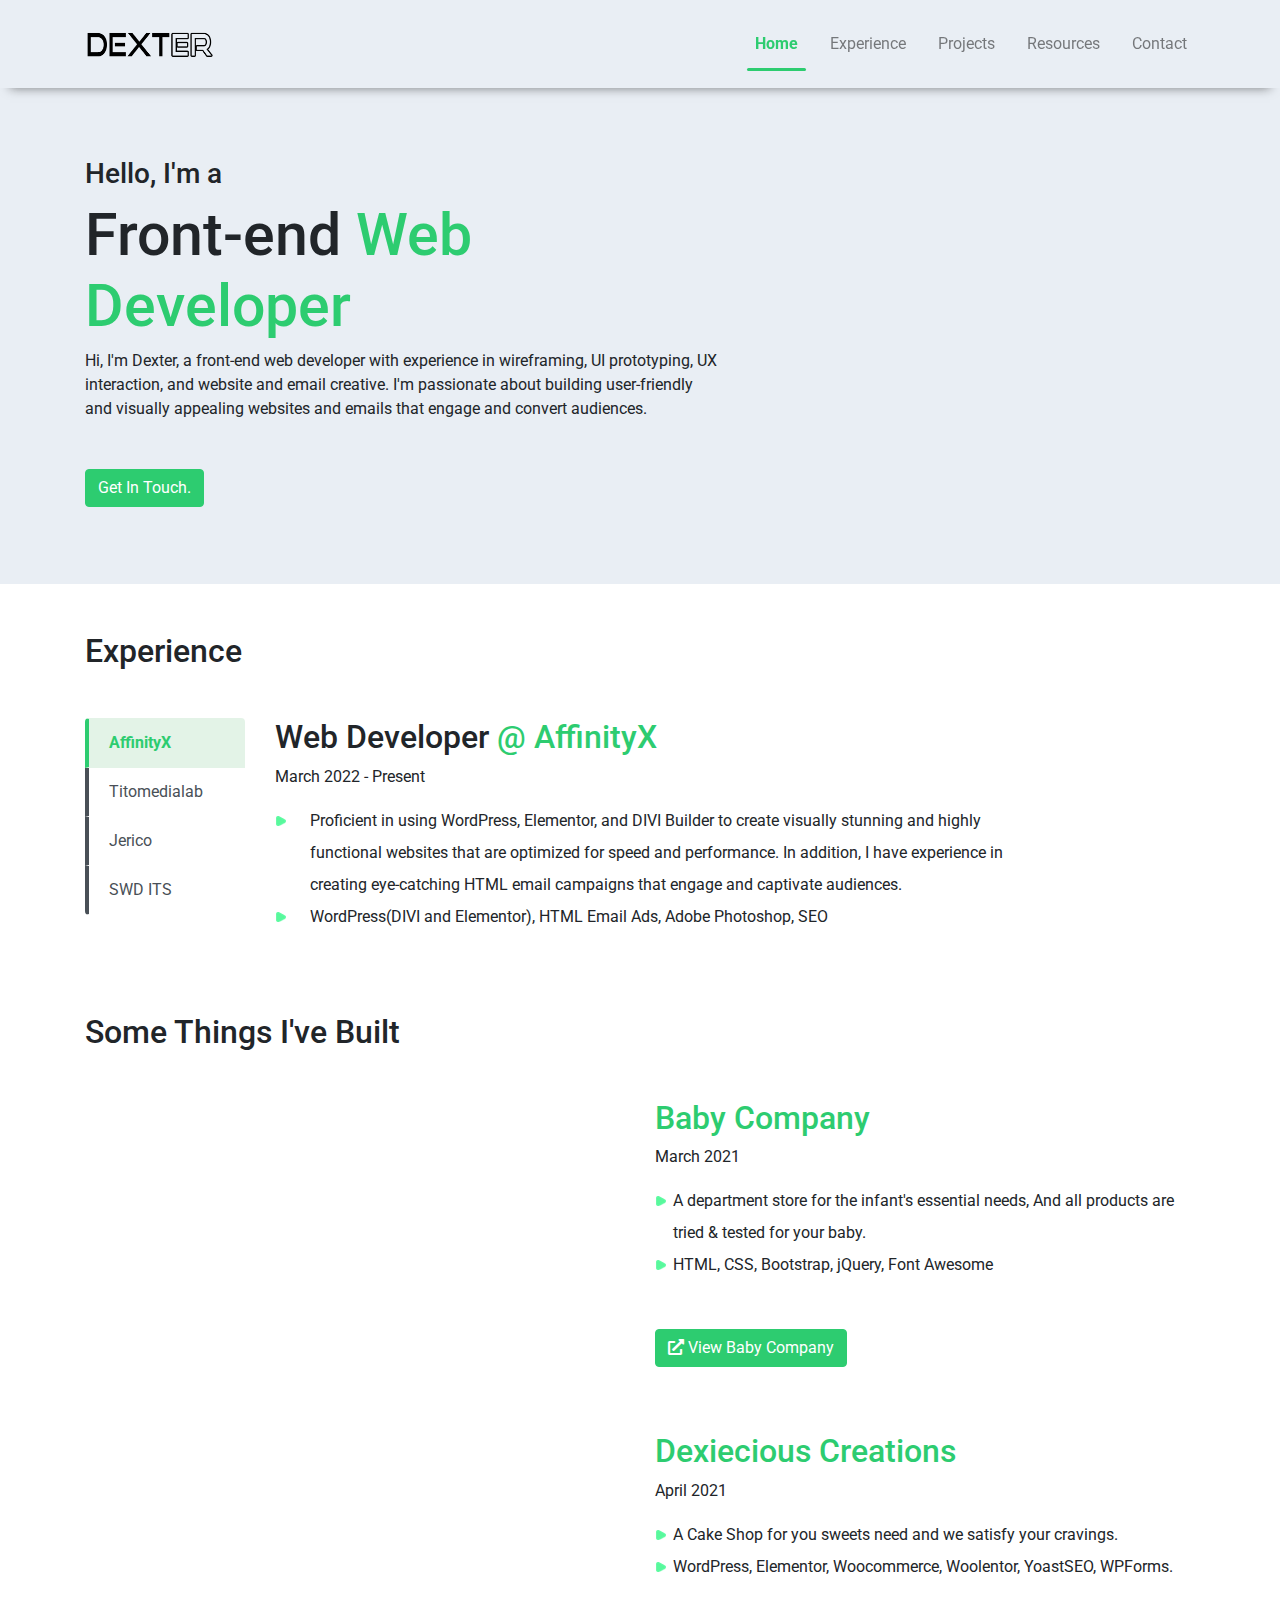
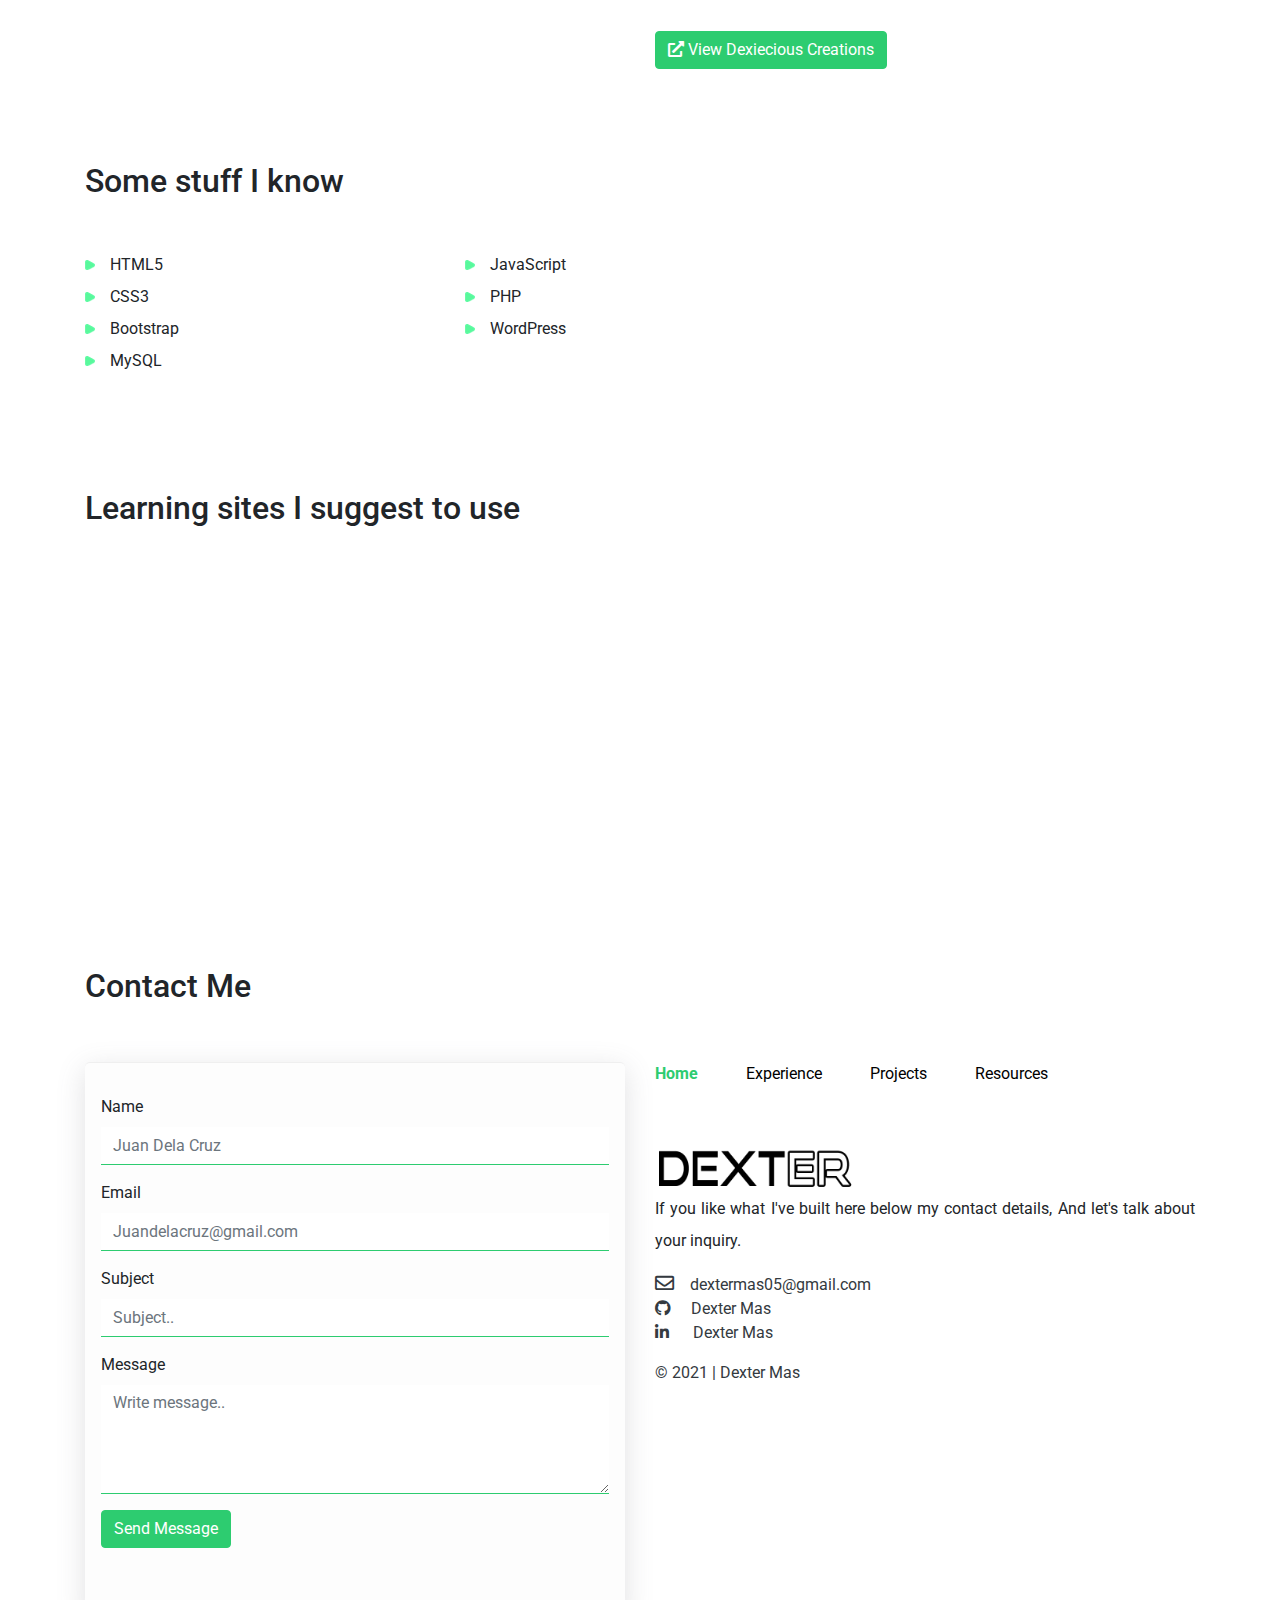
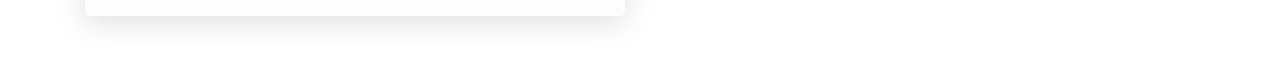
==== index.html @ 0f50939f "Update hero paragraph" ====
<!DOCTYPE html>
<html lang="en">
<head>
	<meta charset="UTF-8">
	<meta name="description" content="Make a Portfolio">
	<meta name="keywords" content="HTML, CSS">
	<meta name="author" content="Dexter Mas">
	<meta name="viewport" content="width=device-width, initial-scale=1">

	<title>Dexter Mas | Portfolio</title>

    <!-- fontawesome cdn link -->
	<link rel="stylesheet" href="https://cdnjs.cloudflare.com/ajax/libs/font-awesome/5.15.2/css/all.min.css">
    
    <!-- bootstrap link -->
	<link rel="stylesheet" href="assets/css/bootstrap.min.css">
   
    
    <!-- custom css link -->
	<link rel="stylesheet" href="assets/css/style.css">

    <link rel="stylesheet" href="assets/css/aos.css">


	<link rel="icon" href="assets/img/ico.png">
</head>
<body>
<!-- header section start -->


<header class="navbar-bg-color">
    <div id="top"></div>
        <nav class="navbar navbar-expand-lg navbar-light fixed-top">
            <div class="container">
                <a href="index.html" class="logo ">
                    <img src="assets/img/logo.png" alt="Logo">
                </a>
                <button class="navbar-toggler" type="button" data-toggle="collapse" data-target="#navbarSupportedContent" aria-controls="navbarSupportedContent" aria-expanded="false" aria-label="Toggle navigation">
                  <span class="fas fa-bars" id="menu"></span>
                </button>
              
                <div class="collapse navbar-collapse" id="navbarSupportedContent">
                  <ul class="navbar-nav ml-auto text-right">
                    <li class="nav-item nav-link-color ">
                      <a class="nav-link " id="active" href="index.html">Home</a>
                    </li>
                    <li class="nav-item">
                      <a class="nav-link" href="#experience">Experience</a>
                    </li>
                    <li class="nav-item">
                      <a class="nav-link" href="#projects">Projects</a>
                    </li>
                    <li class="nav-item">
                      <a class="nav-link" href="#resources">Resources</a>
                    </li>
                    <li class="nav-item">
                      <a class="nav-link" href="#contact">Contact</a>
                    </li>
<!--                      <li class="nav-item">
                      <a class="nav-link" href="resume.html">Resume</a>
                    </li> -->
                  </ul>
                 
                </div>
            </div>
        </nav>
</header>
<!-- header section end -->

<!-- home section start -->

<section class="home">
		<div class="container">
            <div class="row">
                <div class="col-md-7 d-flex flex-column justify-content-center mb-3">
                    <div class="content">
                        <h3>Hello, I'm a</h3>

                        <h1>Front-end <span>Web Developer</span></h1>

                        
                        <p class="mb-5">Hi, I'm Dexter, a front-end web developer with experience in wireframing, UI prototyping, UX interaction, and website and email creative. I'm passionate about building user-friendly and visually appealing websites and emails that engage and convert audiences.</p> 
                        

                     
                        <a class="btn btn-outline-primary" href="#contact">Get In Touch.</a>
                    </div>
                </div>
                <div class="col-md-5" data-aos="zoom-in-left">
                    <img class="img-fluid" src="assets/img/workspace3.jpg" alt="">
                </div>
            </div>
        </div>
</section>

<!-- home section end -->



<!-- Experience section start -->

<section class="experience mt-5" id="experience">
    <div class="container">
        <h2 class="mb-5">Experience</h2>

        <div class="row">
            <div class="col-md-2">
                
              <div class="list-group" id="list-tab" role="tablist">
                <a class="list-group-item list-group-item-action active" id="list-ax-list" data-toggle="list" href="#list-ax" role="tab" aria-controls="ax">AffinityX</a>
                <a class="list-group-item list-group-item-action " id="list-tito-list" data-toggle="list" href="#list-tito" role="tab" aria-controls="tito">Titomedialab</a>
                <a class="list-group-item list-group-item-action " id="list-jerico-list" data-toggle="list" href="#list-jerico" role="tab" aria-controls="jerico">Jerico</a>
                <a class="list-group-item list-group-item-action" id="list-swd-list" data-toggle="list" href="#list-swd" role="tab" aria-controls="swd">SWD ITS</a>
                
              </div>
            </div>
            <div class="col-md-8">
              <div class="tab-content" id="nav-tabContent">
                <div class="tab-pane fade show active" id="list-ax" role="tabpanel" aria-labelledby="list-ax-list">
                    <h2>Web Developer <span class="exp-company">@ AffinityX</span></h2>

                    <p class="date">March 2022 - Present</p>

                    <ul>
                        <li>
                             Proficient in using WordPress, Elementor, and DIVI Builder to create visually stunning and highly functional websites that are optimized for speed and performance. In addition, I have experience in creating eye-catching HTML email campaigns that engage and captivate audiences.
                        </li>
                        <li>
                            WordPress(DIVI and Elementor), HTML Email Ads, Adobe Photoshop, SEO
                        </li>
                        
                    </ul>
                </div>

                <div class="tab-pane fade " id="list-tito" role="tabpanel" aria-labelledby="list-tito-list">

                    <h2>Wordpress Developer <span class="exp-company">@ Titomedialab</span></h2>

                    <p class="date">March 2023 - April 2023</p>

                    <ul>
                        <li>
                            I am a creative and experienced web designer with a proven ability to create visually appealing and user-friendly websites. I am proficient in WordPress (Divi and Elementor) and Adobe Photoshop, and I am knowledgeable of SEO best practices.
                        </li>
                        
                    </ul>
                </div>

                <div class="tab-pane fade " id="list-jerico" role="tabpanel" aria-labelledby="list-jerico-list">

                    <h2>Virtual Assistant (Freelance) <span class="exp-company">@ Jerico</span></h2>

                    <p class="date">July 2021 - December 2022</p>

                    <ul>
                        <li>
                            We utilized Canva to create various graphic designs, ensured compliance with SOX regulations, conducted research on various topics as needed, and produced training videos for onboarding purposes.
                        </li>
                        
                    </ul>
                </div>

                <div class="tab-pane fade show" id="list-swd" role="tabpanel" aria-labelledby="list-swd-list">
                    <h2>Intern WordPress Developer <span class="exp-company">@ SWD Information Technology</span></h2>

                    <p class="date">September 2019 - November 2019</p>

                    <ul>
                        <li>
                            Develop a WordPress site setup, improved and maintained the webpage to implement the satisfaction of our client.
                        </li>
                        <li>
                            CSS, WPBakery, Contact Form 7
                        </li>
                        
                    </ul>
                </div>
                
              </div>
            </div>
          </div>
    </div>

</section>


<!-- Experience section end -->


<!-- project section start -->

<section class="project" id="projects">
    <div class="container">
        <h2 class="mb-5">Some Things I've Built</h2>

        <div class="row mb-5">
            <div class="col-md-6" data-aos="zoom-in-right">
                <a href="projects/baby-corp/" rel="noopener noreferrer" target="_blank">
                    <img class="img-fluid" src="assets/img/projects/baby-corp.jpg" alt="Baby Corporation">
                </a>               
              </div>
              <div class="col-md-6">
                <h2>Baby Company</h2>
                <p class="date">March 2021</p>
                <ul class="mb-5">
                    <li>
                        A department store for the infant's essential needs, And all products are tried & tested for your baby.
                    </li>
                    <li>
                        HTML, CSS, Bootstrap, jQuery, Font Awesome
                    </li>
                    
                </ul>
                <a class="direct-link btn btn-outline-primary" href="projects/baby-corp/"><i class="fas fa-external-link-alt"></i>&nbsp;View Baby Company</a>
            </div>
        </div>

        <div class="row">
            <div class="col-md-6" data-aos="zoom-in-right">
                <a href="http://dexieciouscreations.ml" rel="noopener noreferrer" target="_blank">
                    <img class="img-fluid" src="assets/img/projects/dexieciouscreations.jpg" alt="Dexiecious Creations">
                </a>               
              </div>
              <div class="col-md-6">
                <h2>Dexiecious Creations</h2>
                <p class="date">April 2021</p>
                <ul class="mb-5">
                    <li>
                        A Cake Shop for you sweets need and we satisfy your cravings.
                    </li>
                    <li>
                        WordPress, Elementor, Woocommerce, Woolentor, YoastSEO, WPForms.
                    </li>
                    
                </ul>
                <a class="direct-link btn btn-outline-primary" href="http://dexieciouscreations.ml"><i class="fas fa-external-link-alt"></i>&nbsp;View Dexiecious Creations</a>
            </div>
        </div>
            
    </div>
	
</section>


<!-- project section end -->

<!-- about section start -->


<section class="about " id="">
    <div class="container">
        <div class="row">
            <div class="col-md-8">
                <h2 class="mb-5">Some stuff I know</h2>
                <div class="content ">
                        
                    
                    <div class="row">
                        <div class="col-md-6 col-sm-6"  >
                            <ul class=".l-height-2">
                                <li><span>&nbsp; HTML5</span></li>
                                <li><span>&nbsp; CSS3</span></li>
                                <li><span>&nbsp; Bootstrap</span></li>
                                <li><span>&nbsp; MySQL</span></li>
                            </ul>
                        </div>
                        
                        <div class="col-md-6 col-sm-6">
                            <ul>
                                <li><span>&nbsp; JavaScript</span></li>
                                <li><span>&nbsp; PHP</span></li>
                                <li><span>&nbsp; WordPress</span></li>
                            </ul>
                        </div>
                    </div>
                </div>
            </div>
            <div class="col-md-4" data-aos="fade-left">
                <img  class="img-fluid" src="assets/img/dexter-img.jpg" alt="">
            </div>
        </div>
    </div>

</section>


<!-- <section class="about " id="about">
    <div class="container">
        <div class="row">
            <div class="col-md-8">
                <h2 class="mb-5">About Me</h2>
                <div class="content ">
                    <div class="text-justify ">
                        <p>
                            I describe myself as passionate about developing a website, In my internship, I gain the opportunity to get hands-on exposure to real-life projects, and I enjoy it. In my free time, I watch some webinars on youtube to learn something new stuff and grow as a developer.
                        </p>
                    </div>
                    <br>
                        <p>Some stuff I know:</p>
                    
                    <div class="row">
                        <div class="col-md-6 col-sm-6"  >
                            <ul class=".l-height-2">
                                <li><span>&nbsp; HTML5</span></li>
                                <li><span>&nbsp; CSS3</span></li>
                                <li><span>&nbsp; Bootstrap</span></li>
                                <li><span>&nbsp; MySQL</span></li>
                            </ul>
                        </div>
                        
                        <div class="col-md-6 col-sm-6">
                            <ul>
                                <li><span>&nbsp; JavaScript</span></li>
                                <li><span>&nbsp; PHP</span></li>
                                <li><span>&nbsp; WordPress</span></li>
                            </ul>
                        </div>
                    </div>
                </div>
            </div>
            <div class="col-md-4" data-aos="fade-left">
                <img  class="img-fluid" src="assets/img/dexter-img.png" alt="">
            </div>
        </div>
    </div>

</section> -->


<!-- about section end -->



<!-- resources section start -->

<section class="resources" id="resources">
	<div class="container">
        <h2>Learning sites I suggest to use</h2>
		<div class="resources-logo d-flex align-items-center justify-content-center flex-wrap">
			<a href="https://freecodecamp.org/">
                <div class="logo " data-aos="fade-up" data-aos-duration="3000">
				    <img src="assets/img/resources-logo/free.png" alt="Free">
			    </div>
            </a>


            <a href="https://www.hackerrank.com/">            
			<div class="logo " data-aos="fade-up" data-aos-duration="3000">
				<img src="assets/img/resources-logo/hacker.png" alt="Hacker">
			</div>
            </a>

            <a href="https://udemy.com/">            
			<div class="logo " data-aos="fade-up"
     data-aos-duration="3000">
				<img src="assets/img/resources-logo/udemy.png" alt="Udemy Logo">
			</div>
            </a>

			<a href="https://developer.mozilla.org/en-US/">            
			<div class="logo " data-aos="fade-up"
     data-aos-duration="3000">
				<img src="assets/img/resources-logo/mdn.png" alt="MDN Logo">
			</div>
            </a>

			<a href="https://w3schools.com/">            
			<div class="logo " data-aos="fade-up"
     data-aos-duration="3000">
				<img src="assets/img/resources-logo/w3schools.png" alt="w3schools Logo">
			</div>
            </a>

            
            	<a href="https://lynda.com/">            
			<div class="logo " data-aos="fade-up"
     data-aos-duration="3000">
				<img src="assets/img/resources-logo/lynda.png" alt="Lynda Logo">
			</div>
            </a>
			
              	<a href="https://edabit.com/">            
			<div class="logo " data-aos="fade-up"
     data-aos-duration="3000">
				<img src="assets/img/resources-logo/edabit.jpg" alt="Edabit Logo">
			</div>
            </a>
			

			
		</div>
    </div>
</section>

<!-- resources section end -->

<!-- contact section start -->

<section class="contact" id="contact">
    <div class="container">
        <h2 class="mb-5">Contact Me</h2>

        <div class="row">
            <div class="col-md-6 mt-2 mb-5">

                <form action="https://formspree.io/f/mgerwydk" method="POST" id="my-form">
                    <div class="form-row">
                      <div class="col-md-12 mb-3">
                        <label for="validationDefault01">Name</label>
                        <input type="text" name="name" class="form-control" id="validationDefault01"  required placeholder="Juan Dela Cruz">
                      </div>

                      <div class="col-md-12 mb-3">
                        <label for="validationDefault02">Email</label>
                        <input type="email" name="_replyto" class="form-control" id="validationDefault02"  required placeholder="Juandelacruz@gmail.com">
                      </div>
                      
                      <div class="col-md-12 mb-3">
                        <label for="validationDefault0">Subject</label>
                        <input type="text" name="subject" class="form-control" id="validationDefault0"  required placeholder="Subject..">
                      </div>

                      <div class="col-md-12 mb-3">
                        <label for="validationDefault0">Message</label>
                        <textarea name="message" class="form-control" id=""  rows="4" placeholder="Write message.."></textarea>
                      </div>
                    </div>
                    <button class="btn btn-outline-primary" type="submit" value="send">Send Message</button>
                    <div id="my-form-status" class="col-md-9 mt-3"></div>
                    
                  </form>
                  
            </div>
            <div class="col-md-6">

                <ul class="nav asa ">
                    <li class="nav-item " >
                      <a class="nav-link  " id="active" href="#top">Home</a>
                    </li>
                    <li class="nav-item">
                      <a class="nav-link " href="#experience">Experience</a>
                    </li>
                    <li class="nav-item">
                      <a class="nav-link " href="#projects">Projects</a>
                    </li>
                    <li class="nav-item">
                      <a class="nav-link " href="#resources">Resources</a>
                    </li>
                   
                  </ul>
                <div class="content d-flex justify-content-between flex-column ">
                    <a href="index.html" class="logo ">
                        <img src="assets/img/logo.png" alt="Logo">
                    </a>
                    <p class="text-justify">If you like what I've built here below my contact details, And let's talk about your inquiry.</p>

                <!-- <p><i class="icon-spacing fas fa-phone-alt"></i>Call directy at: 091234567890</p> -->


                <a class="text-dark" href="mailto:dextermas05@gmail.com">
                    <i class="icon-spacing far fa-envelope "></i>dextermas05@gmail.com</a>
                <a class="text-dark" href="https://github.com/dextermas" target="_blank">
                    <i class="icon-spacing fab fa-github"></i>&nbsp;Dexter Mas</a>
                <a class="text-dark" href="https://linkedin.com/in/dexter-mas" target="_blank">
                    <i class="icon-spacing fab fa-linkedin-in"></i>&nbsp; Dexter Mas</a>
                <div class="content mt-3">
                    <a class="text-dark" href="index.html" title="Dexter">&copy; 2021 | Dexter Mas</a>
                </div>
                
                </div>
                

            </div>
        </div>
    </div>
	
</section>

<!-- <a href="#top" class="back-to-top"><i class="fas fa-arrow-up"></i></a> -->


<!-- contact section end -->


    <!-- jquery cdn link -->

    <script src="https://code.jquery.com/jquery-3.5.1.slim.min.js" integrity="sha384-DfXdz2htPH0lsSSs5nCTpuj/zy4C+OGpamoFVy38MVBnE+IbbVYUew+OrCXaRkfj" crossorigin="anonymous"></script>
    

    <!-- bootstrap cdn link  -->
  
   
    <script src="assets/js/bootstrap.min.js"></script>


    <!-- custom js  -->

    <script src="assets/js/aos.js"></script>
	<script src="assets/js/main.js"></script>

    <!-- Messenger Chat Plugin Code -->
    <div id="fb-root"></div>
      <script>
        window.fbAsyncInit = function() {
          FB.init({
            xfbml            : true,
            version          : 'v10.0'
          });
        };

        (function(d, s, id) {
          var js, fjs = d.getElementsByTagName(s)[0];
          if (d.getElementById(id)) return;
          js = d.createElement(s); js.id = id;
          js.src = 'https://connect.facebook.net/en_US/sdk/xfbml.customerchat.js';
          fjs.parentNode.insertBefore(js, fjs);
        }(document, 'script', 'facebook-jssdk'));
      </script>

      
<!-- Your Chat Plugin code -->
      <div class="fb-customerchat"
        attribution="page_inbox"
        page_id="100374158874629">
      </div>

	
</body>
</html>
---- assets/css/style.css ----
@import url('https://fonts.googleapis.com/css2?family=Open+Sans:ital,wght@0,300;0,600;1,400&display=swap');
@import url('https://fonts.googleapis.com/css2?family=Roboto:wght@100;300;400;500;700&display=swap');

:root{
    --blue:#4ea1e6;
    --primary: #2dcc70;
    --grey: #6b6b6b;
    --background-color: #e9eef4;

}
*::selection{
    background: var(--blue);    
    color: #000;
}
*{
    margin: 0; 
    padding: 0;
    box-sizing: border-box;
    font-family: 'Roboto', sans-serif;
    outline: none;
    text-decoration: none;
    transition: all .2s linear;

}
html, body{
    margin: 0;
    padding: 0;
    width: 100%;
    overflow-x: hidden;
    scroll-behavior: smooth;
}

section#about, section.project, section.resources {
    padding: 4rem 0;
}

.navbar-bg-color{
    background: var(--background-color);
    padding: 1rem 0;

}
.navbar-nav {
    gap: 1rem;
}
.navbar {
    padding: 1.5rem 1rem;
}

#active{
    color: var(--primary);
    font-weight: bold;
}
nav .container ul li.active, nav-link-color {
background-color: #3b49df;
border-radius:30px;
transition: 0.3s;
}
nav .container ul li.active a {
color: #ffffff;
}

/*.navbar-light .navbar-nav .nav-link:focus, .navbar-light .navbar-nav .nav-link:hover {
    color:var(--primary);
}*/

/*new added nav bottom effect*/
header .nav-item {
    position: relative;
}
header .nav-item:hover .nav-link:after,header .nav-item #active:after {
    transform: scaleX(1);
    transform-origin: left center;
}
header .nav-link:after,header #active:after {
    content: ' ';
    position: absolute;
    background: linear-gradient(to right, #60ffec, #ffa560) fixed !important;
    top: 100%;
    margin-top: 4px;
    border-radius: 3px;
    left: 0%;
    width: 100%;
    height: 3px;
    transform: scaleX(0);
    transition: transform 0.2s;
    transform-origin: right center;
    box-sizing: border-box;
    display: block;
}
header .nav-link:after,header #active:after {
    background: var(--primary) !important;
}

header .logo img {
    height: 2.1rem;
}

.header #menu{
    display: none;
}
header .navbar-light .navbar-toggler {
    border-color: rgba(0, 0, 0, 0);
}
.navbar-toggler {
    padding: 0;
}
.fixed-top{
    background-color: #e9eef4;
    box-shadow: 0px 10px 10px -10px #11111185;
}
header.navbar-bg-color {
    padding-bottom: 5rem;
}


.home {
    background-color: var(--background-color);
    overflow: hidden;
    padding-block: 3rem;
}

.home div.content h1{
    font-size: 3.7rem;
}

.home .content span{
    color: var(--primary);
    
}


.btn-outline-primary {
    background-color: var(--primary);
    border-color: var(--primary);
    color: #ffffff;
    
}

.btn-outline-primary:hover {
    background-color: #44d17f;
    border-color: #44d17f;
}



#about p{
    line-height: 2;
}

.about .content ul{
    list-style-image: url("../img/list-style-image2.png");
    list-style-position: inside;
    line-height: 2;
    
}

.about img.img-fluid {
    box-shadow: 0 0 0 0.2rem rgb(49 224 127 / 22%);
}

#list-swd-list, #list-ax-list, #list-tito-list, #list-jerico-list{
    border-color: transparent;
    border-left-color: var(--primary);
    border-left: .3rem solid;
}
/*#list-profile-list {
    border-left: .3rem solid #00000080;
}*/
.list-group-item.active {
    color: var(--primary);
    background-color: #0096201c;
    border-color: transparent;
}

.list-group-item.list-group-item.active {
    border-color: transparent;
    border-left-color: var(--primary) !important;
    font-weight: bold;
}

.list-group-item:hover {
    color: var(--primary);
    background-color: #0096201c;
    border-color: transparent;
}


.experience #list-swd h2{
    font-size: 1.7rem;
}

.experience #list-profile h2{
    font-size: 1.7rem;
}

/*.experience #list-ax .exp-company, .experience #list-swd .exp-company {*/
.exp-company {
    color: var(--primary);
}
.experience #list-profile .exp-company{
    color: var(--primary);
}

.experience .date{
    color: #212529;
}

.experience ul{
    list-style-image: url("../img/list-style-image2.png");
    list-style-position: outside;
    padding-left: 1.1rem;
    line-height: 2;
    
}


.experience ul li{
    position: relative;
    padding-left: 1.1rem;
    
}


#projects img.img-fluid {
    box-shadow: 0 0 0 0.2rem rgb(49 224 127 / 22%);
}

#projects .container .row h2{
    color: var(--primary);
}

#projects ul {
    list-style-image: url(../img/list-style-image2.png);
    list-style-position: outside;
    padding-left: 1.1rem;
    line-height: 2;
}

/*.direct-link{
    color: #000;
    font-size: 1rem;  
}

.direct-link:hover{
    color: var(--primary);
}*/



.resources-logo .logo {
    margin: 2.5rem .9rem;
}

.resources-logo .logo img {
    width: 80%;
    filter: grayscale(100);
}

.resources-logo .logo img:hover {
    filter: grayscale(0);
}



i.far.fa-envelope {
    font-size: 1.2rem;
}

.icon-spacing {
    padding-right: 1rem;
}

.contact .logo img {
    width: 200px;
}

.contact form {
    padding: 1rem;
    padding-block: 2rem;
    /* border: 1px solid black; */
    /* box-shadow: 0px 12px 18px -6px rgba(0,0,0,0.3); */
    background: #fdfdfd;
    border-radius: 5px;
    border-top: 1px solid #efefef;
    box-shadow: rgba(100, 100, 111, 0.2) 0px 7px 29px 0px;
}

.contact .form-control {
    border: none;
    border-radius: 0;
    border-bottom: 1px solid var(--primary);
}

.contact .form-control:focus {
    box-shadow: 0 0 0 0.2rem rgb(49 224 127 / 22%);
}

.contact .asa {
    padding-bottom: 3rem;
}

.contact .asa a{
    color: #000;
}
.contact .asa #active{
    color: var(--primary);
    font-weight: bolder;
}

.contact .asa .nav-link:hover {
    color:var(--primary);
}

.contact p {
    line-height: 2;
}


.contact .asa .nav-link {
    padding-left: inherit;
    padding-right: 3rem;
}


#my-form-status{
	text-align:center;
    padding: 10px;
    border-radius: 1rem;
}


#my-form-status.success{
	background-color: rgb(29 230 100 / 30%);
    border-color: #c3e6cb;
	color: #000;
	animation: my-form-status 4s ease forwards;
}

#my-form-status.error{
	background-color: #f8d7da;
    border-color: #f5c6cb;
	color: #000;
	animation: my-form-status 4s ease forwards;
}
@keyframes my-form-status {
	0%{
        opacity: 1;
        pointer-events: all;
    }
	90%{
        opacity: 1;
        pointer-events: all;
    }
	100%{
        opacity: 0;
        pointer-events: none;
    }
	
}


.back-to-top{
    display: flex;
    justify-content: center;
    align-items: center;
    bottom: 15px; 
    right: 15px; 
    position:fixed; 
    /* visibility: hidden;
    opacity: 0; */
    width: 44px;
    height: 44px;
    background: #2dcc7063;;
    color: #2c5f98;
    border-radius: .5rem;
    transition: .3s;
    z-index: 11;
}
.back-to-top:hover{
    text-decoration: none;
}

section#resume div {
    position: relative;
    margin-top: 1.3rem;
    margin-bottom: 2rem;
}

.resume-shadow{
    box-shadow: 0 25px 50px -12px rgba(0,0,0,0.25);
}

/*media query*/
@media (max-width: 991px){

    section#about, section.project, section.resources {
    padding: 2rem 0;
    }


    .navbar-bg-color {
    padding-bottom: 4rem;
    }
}





.finished-projects span.percent-value::before {
    content: '+';
}
.finished-projects span.percent-value::after {
    content: 'K';
}


.dnxte-tstimonial-item-prfle {
    flex-direction: column;
}


.testimonial-section .stm_testimonials_style_15 .owl-controls .owl-nav .owl-next:hover:before, .testimonial-section .stm_testimonials_style_15 .owl-controls .owl-nav .owl-prev:hover:before {
    color: #ffffff;
}
.testimonial-section .dnxte_testimonial_parent_0 .swiper-button-prev:hover, .testimonial-section .dnxte_testimonial_parent_0 .swiper-button-next:hover {
    color: #ffffff !important;
    background-color: #f47957 !important;
    border-color: #f47957 !important;
}

.testimonial-sectio .dnxte-tstimonial-prfle-review img {
    border: 8px solid #ffffff;
    border-radius: 50%;
}


.custom-button-transition {
    transition: all 0.25s ease;
}
.custom-button-transition:hover {
    transform: translateY(-10px);
    box-shadow: rgba(100, 100, 111, 0.2) 0px 7px 29px 0px;
}


.header__sticky{
    position: fixed;
    top: 0;
    left: 0;
    width: 100%;
    z-index: 999;
    transition: background-color 0.3s ease-in-out;
}

not yet inserted
.custom-mobile-header .et_pb_column {
    margin-bottom: 0;
}
.custom-mobile-header .et_pb_column .et_pb_image .et_pb_image_wrap {
    float: left;
}
.et_pb_menu--style-centered .et_pb_menu__wrap {
    -webkit-box-pack: flex-end;
    -ms-flex-pack: flex-end;
    justify-content: flex-end;
}
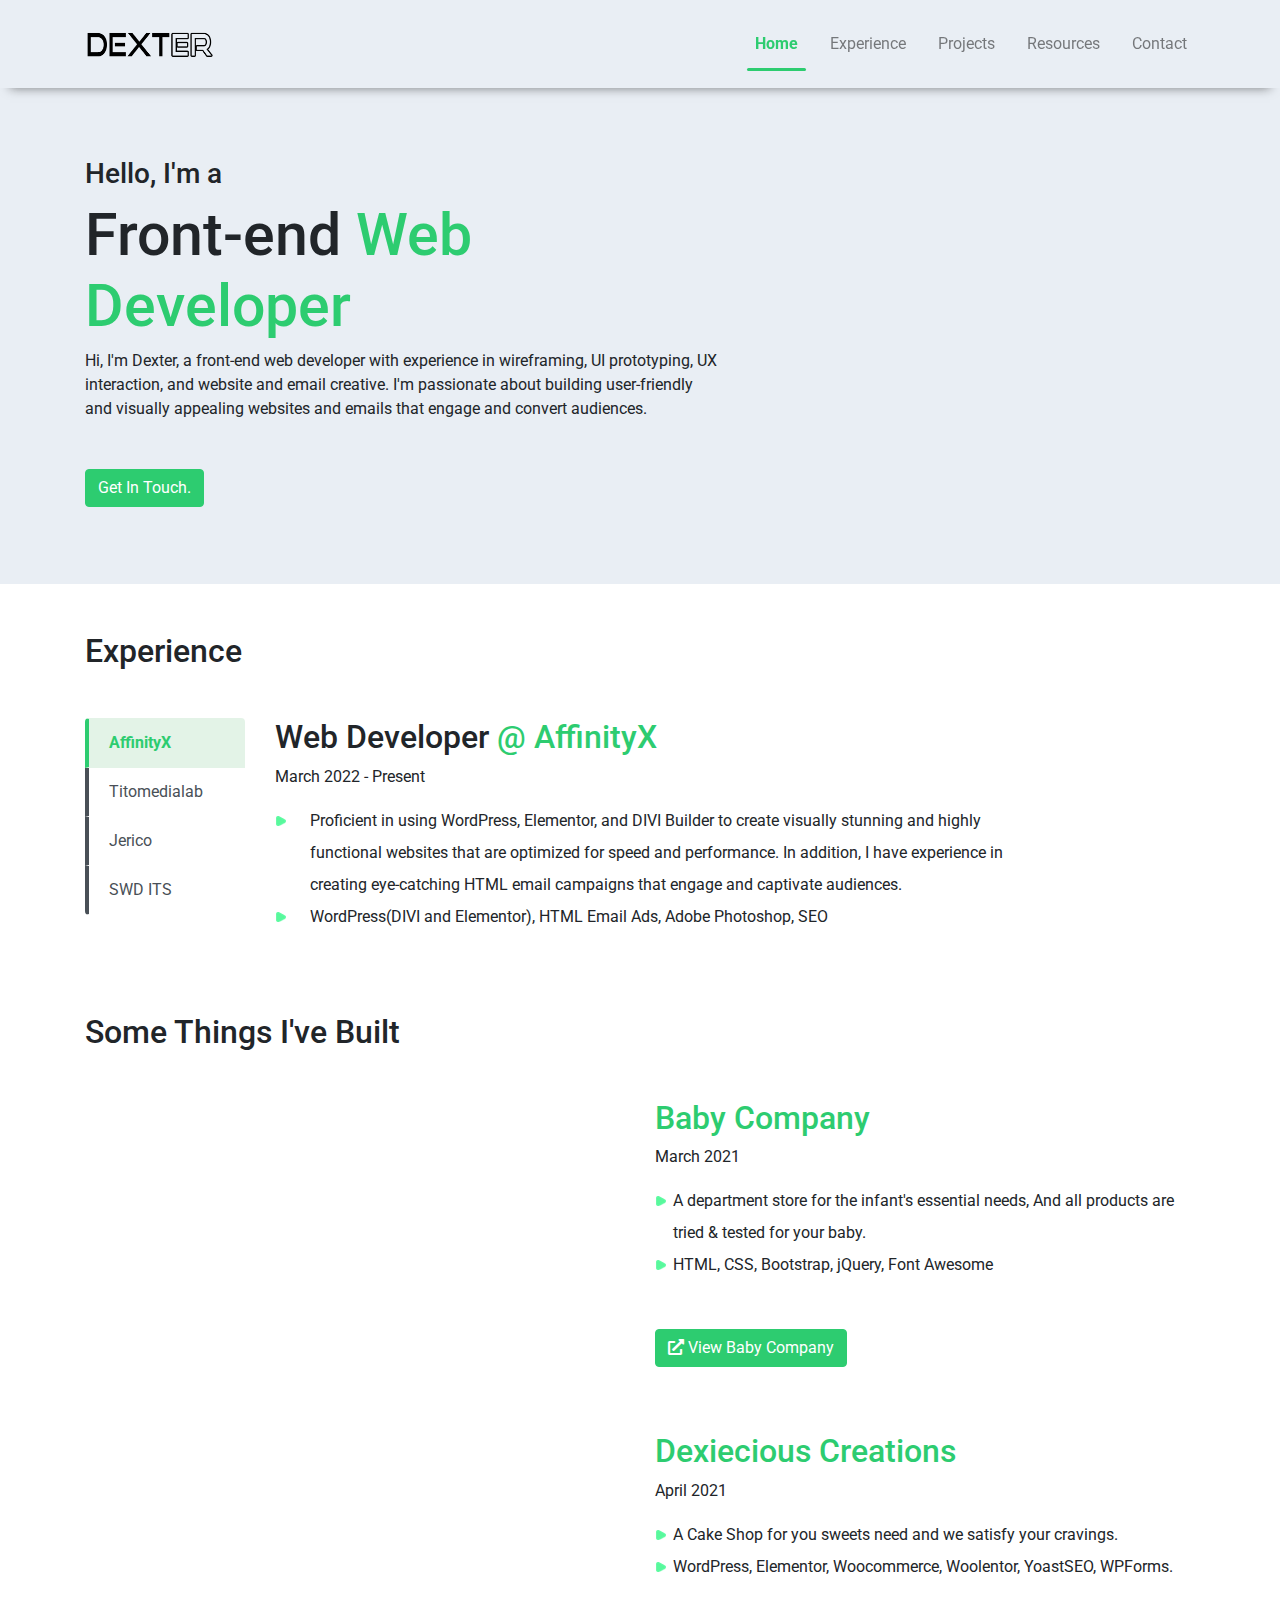
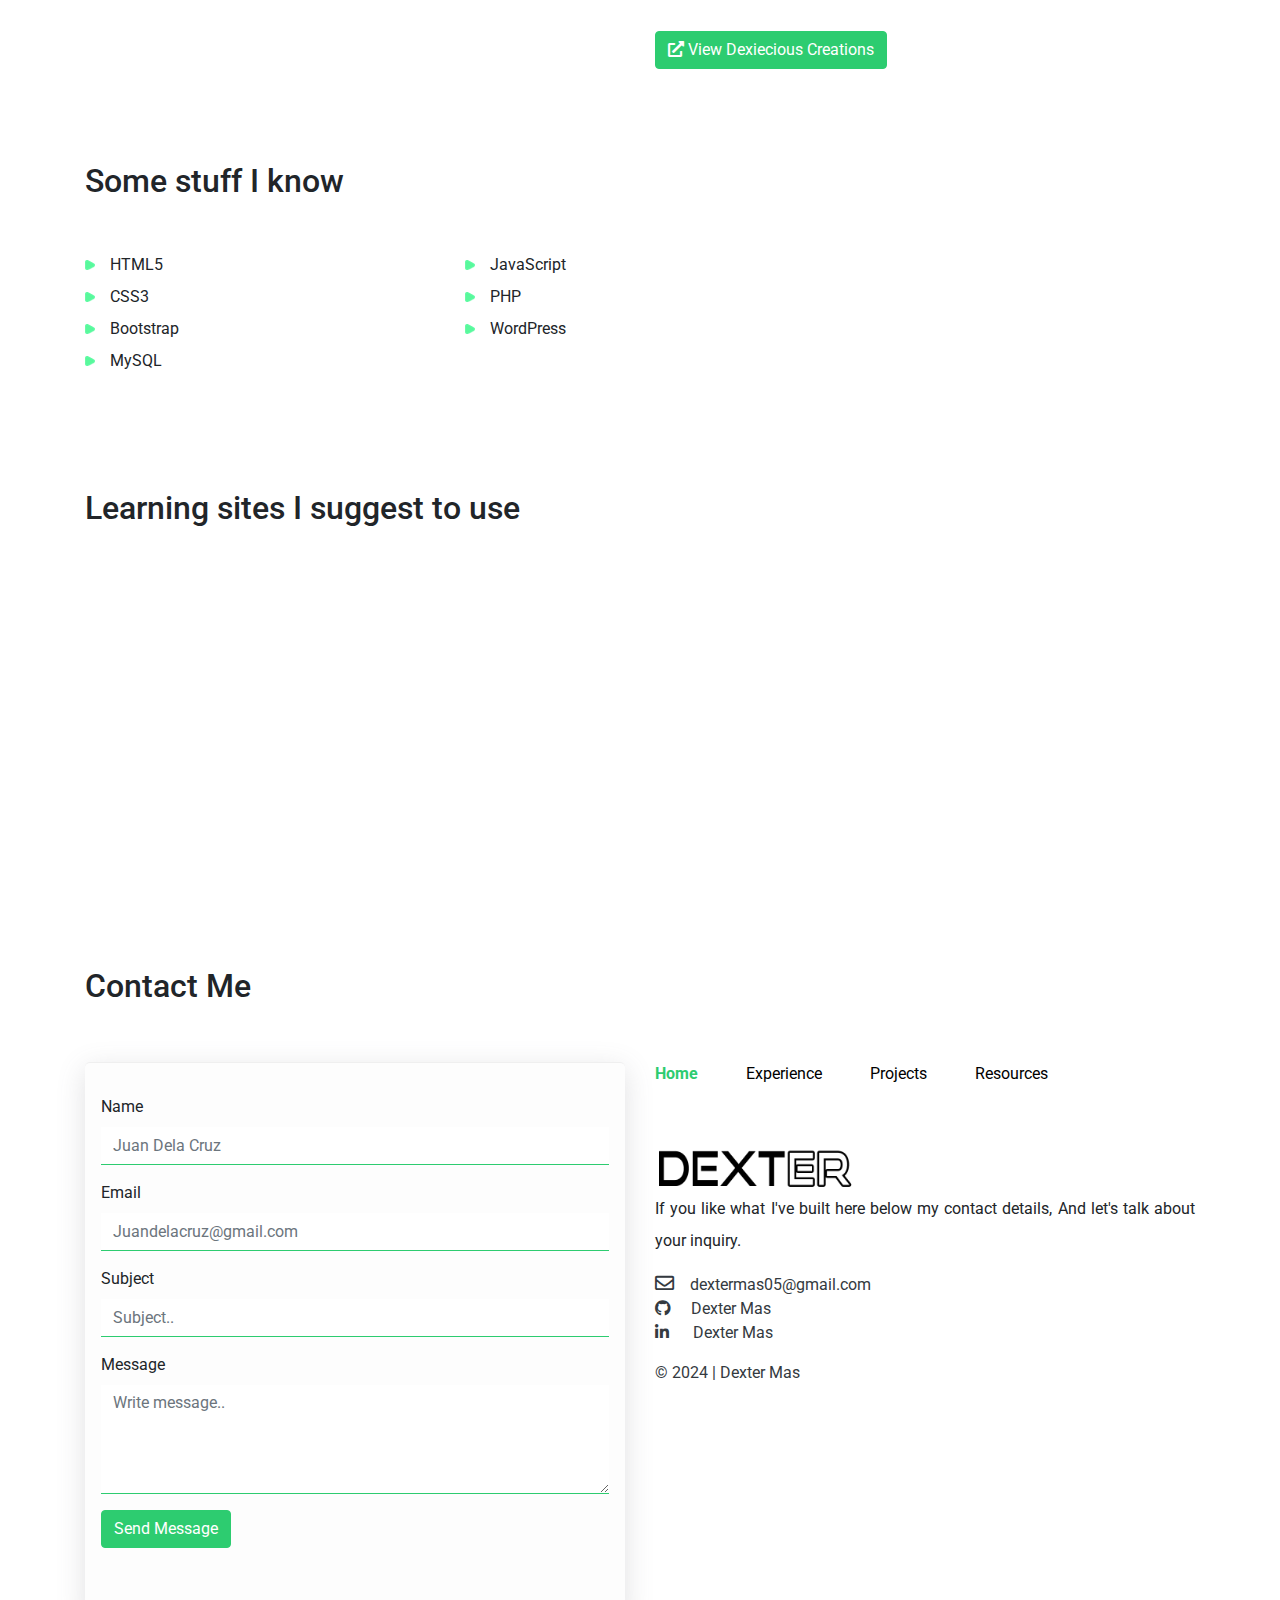
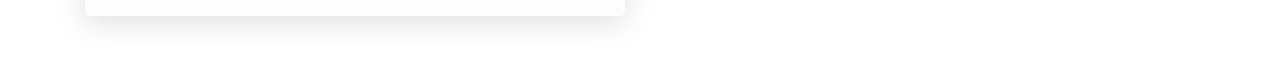
==== commit 6692cf34: "update the year" ====
--- a/index.html
+++ b/index.html
@@ -464,7 +464,7 @@
                 <a class="text-dark" href="https://linkedin.com/in/dexter-mas" target="_blank">
                     <i class="icon-spacing fab fa-linkedin-in"></i>&nbsp; Dexter Mas</a>
                 <div class="content mt-3">
-                    <a class="text-dark" href="index.html" title="Dexter">&copy; 2021 | Dexter Mas</a>
+                    <a class="text-dark" href="index.html" title="Dexter">&copy; 2024 | Dexter Mas</a>
                 </div>
                 
                 </div>
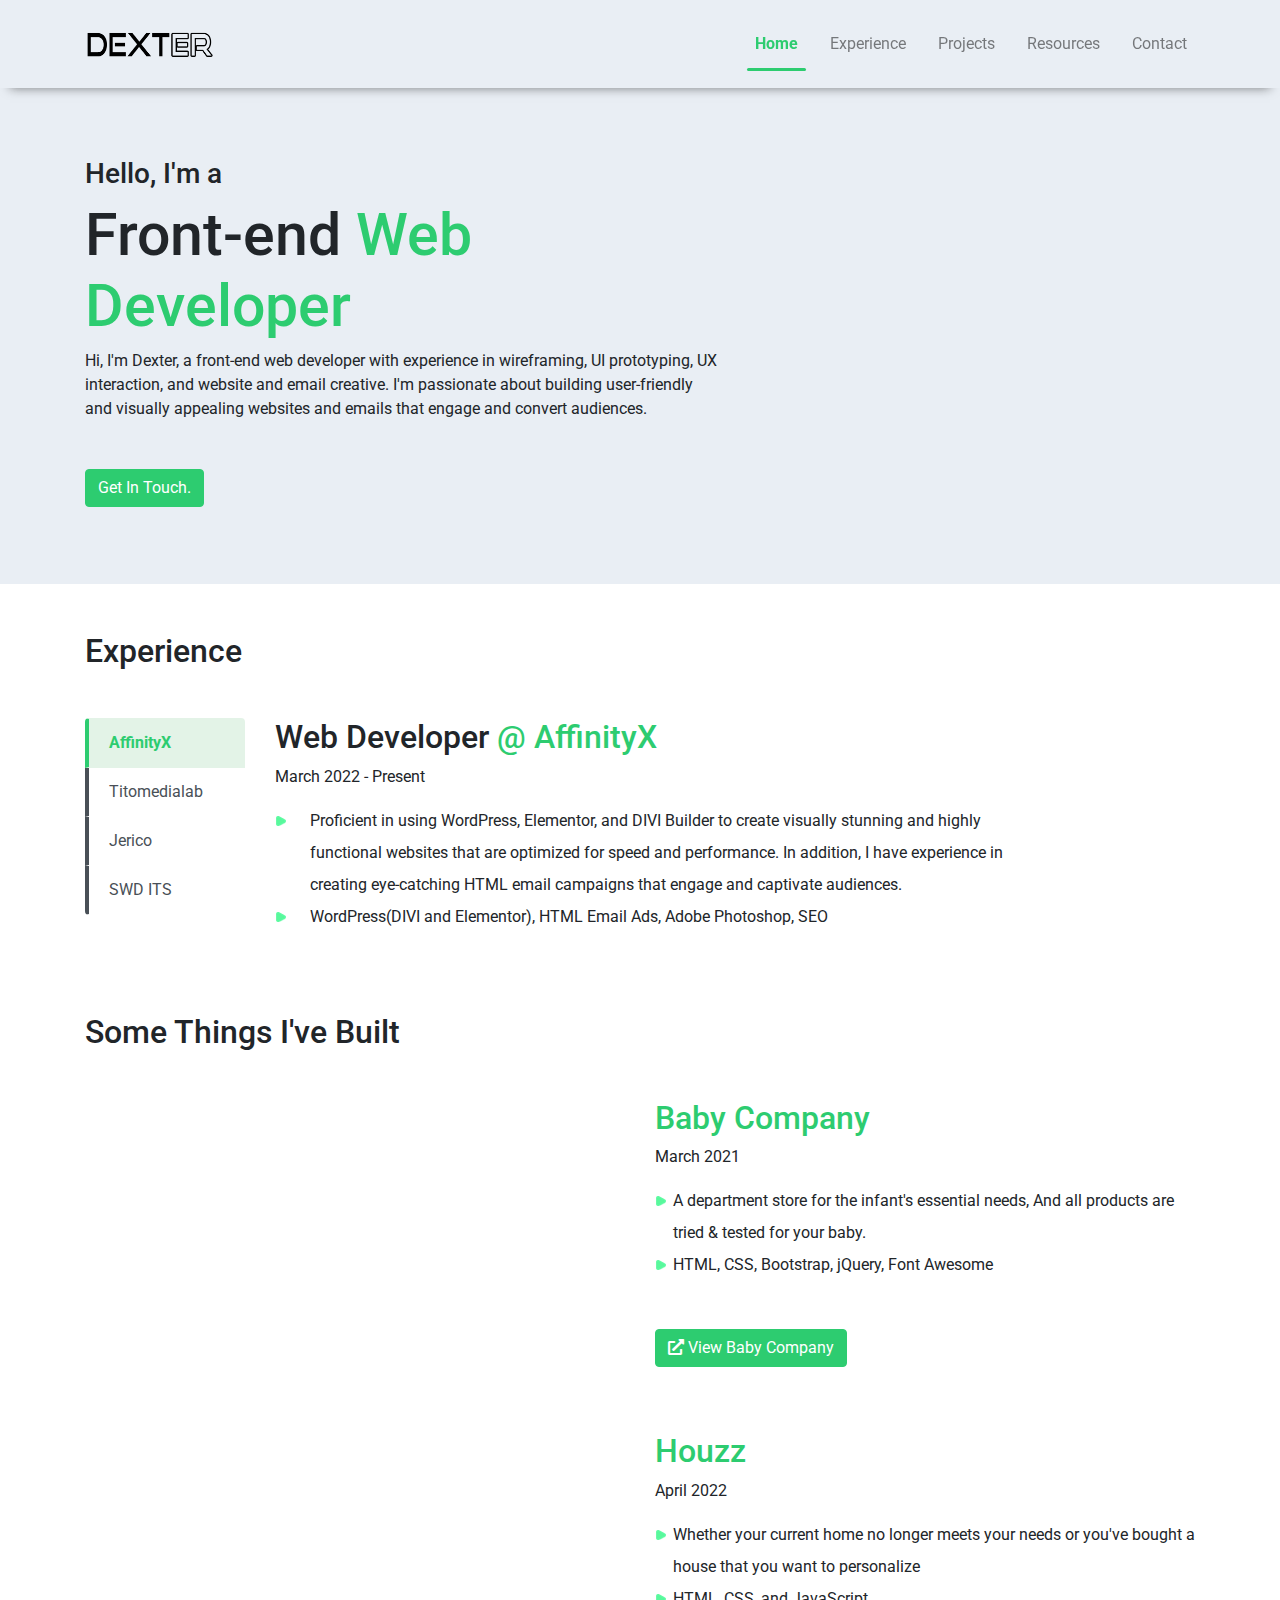
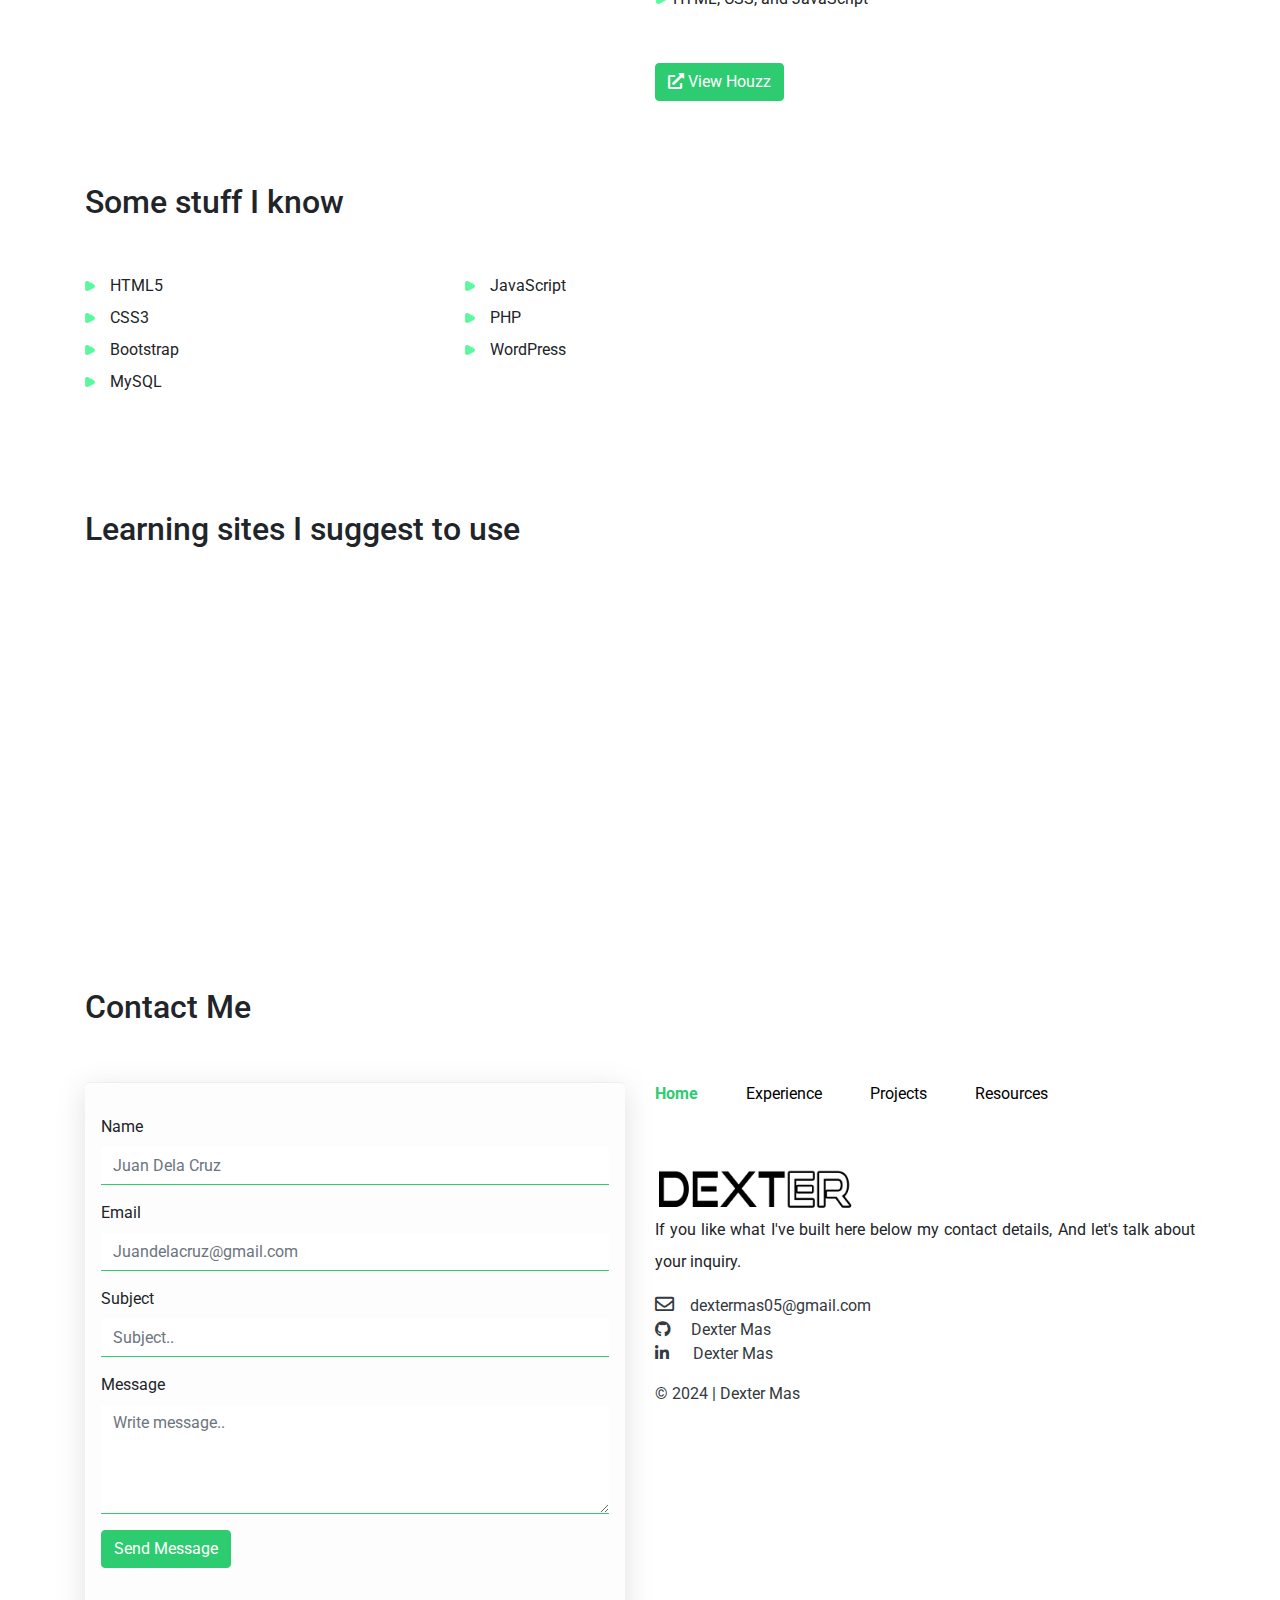
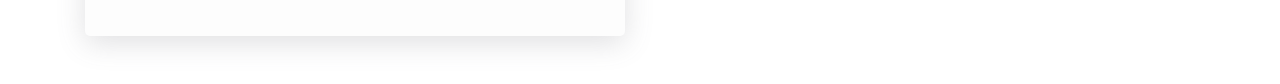
==== commit 4d739f9b: "Add the houzz to portfolio" ====
--- a/index.html
+++ b/index.html
@@ -215,7 +215,29 @@
             </div>
         </div>
 
-        <div class="row">
+	    <div class="row">
+	    <div class="col-md-6" data-aos="zoom-in-right">
+		<a href="http://vb7h2bj.preview.aedigitalservices.com/" rel="noopener noreferrer" target="_blank">
+		    <img class="img-fluid" src="assets/img/projects/houzz.png" alt="houzz">
+		</a>               
+	      </div>
+	      <div class="col-md-6">
+		<h2>Houzz</h2>
+		<p class="date">April 2022</p>
+		<ul class="mb-5">
+		    <li>
+			Whether your current home no longer meets your needs or you've bought a house that you want to personalize
+		    </li>
+		    <li>
+			HTML, CSS, and JavaScript
+		    </li>
+		    
+		</ul>
+		<a class="direct-link btn btn-outline-primary" href="http://vb7h2bj.preview.aedigitalservices.com/"><i class="fas fa-external-link-alt"></i>&nbsp;View Houzz</a>
+	    </div>
+	</div>
+
+<!--         <div class="row">
             <div class="col-md-6" data-aos="zoom-in-right">
                 <a href="http://dexieciouscreations.ml" rel="noopener noreferrer" target="_blank">
                     <img class="img-fluid" src="assets/img/projects/dexieciouscreations.jpg" alt="Dexiecious Creations">
@@ -235,7 +257,7 @@
                 </ul>
                 <a class="direct-link btn btn-outline-primary" href="http://dexieciouscreations.ml"><i class="fas fa-external-link-alt"></i>&nbsp;View Dexiecious Creations</a>
             </div>
-        </div>
+        </div> -->
             
     </div>
 	
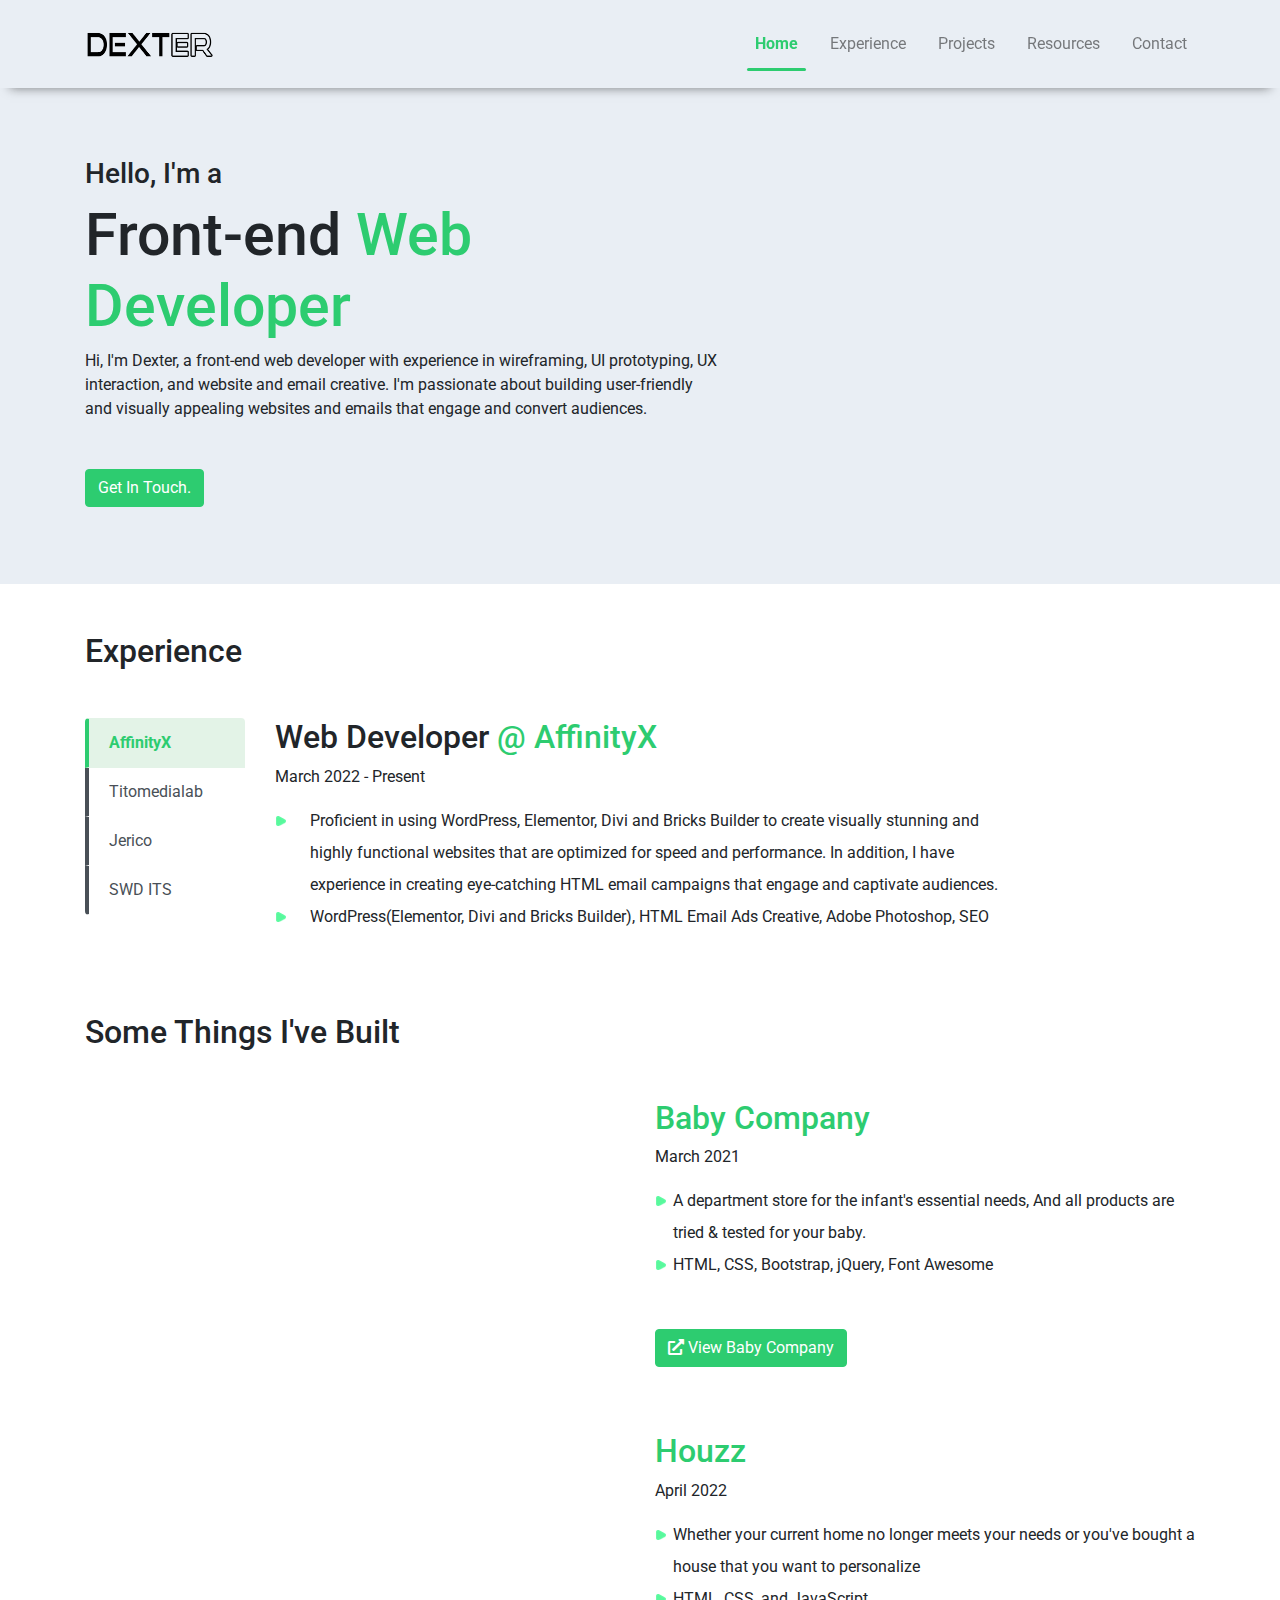
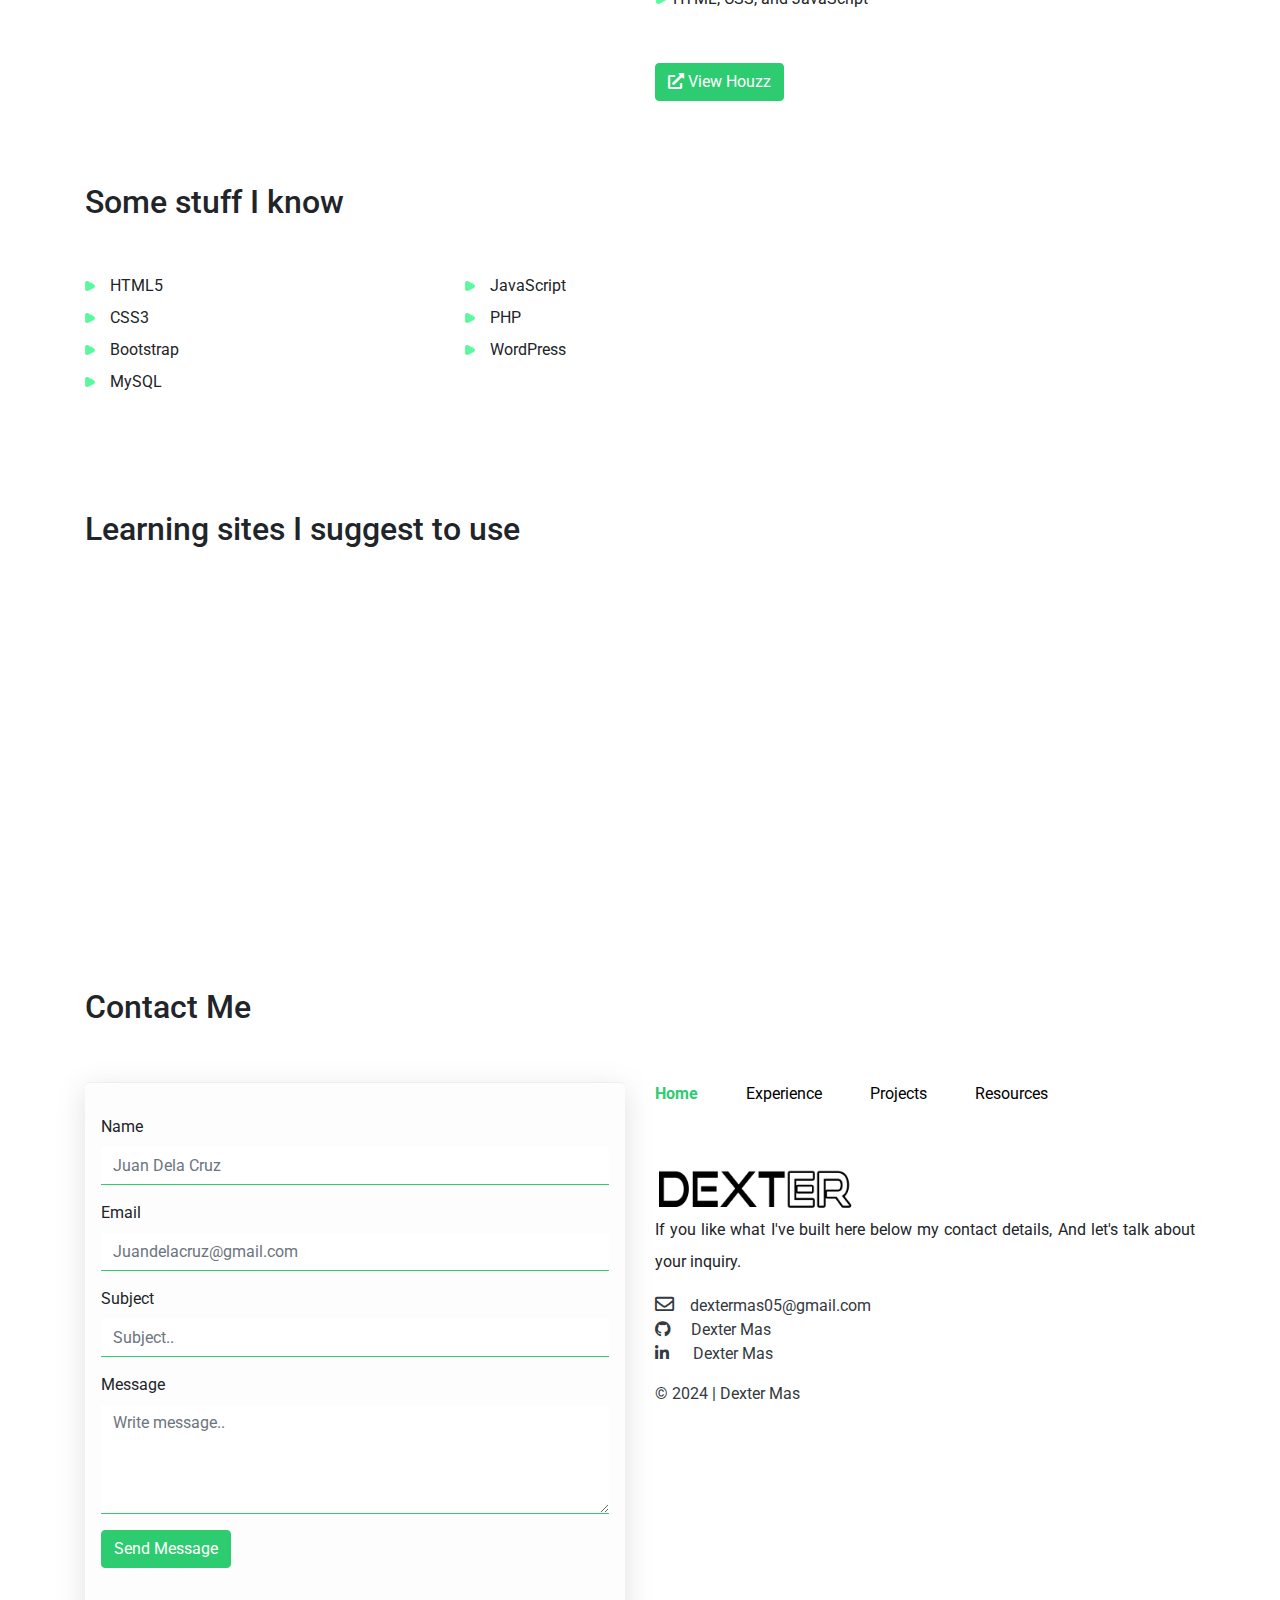
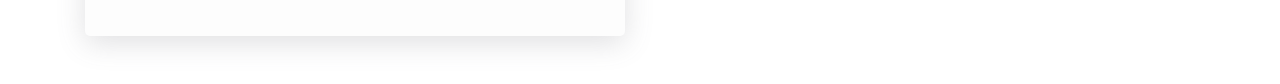
==== commit 6ab91fcc: "Update page builders" ====
--- a/index.html
+++ b/index.html
@@ -24,6 +24,15 @@
 
 	<link rel="icon" href="assets/img/ico.png">
 </head>
+<!-- Google tag (gtag.js) -->
+<script async src="https://www.googletagmanager.com/gtag/js?id=G-FY6X1PX85B"></script>
+<script>
+  window.dataLayer = window.dataLayer || [];
+  function gtag(){dataLayer.push(arguments);}
+  gtag('js', new Date());
+
+  gtag('config', 'G-FY6X1PX85B');
+</script>
 <body>
 <!-- header section start -->
 
@@ -123,10 +132,10 @@
 
                     <ul>
                         <li>
-                             Proficient in using WordPress, Elementor, and DIVI Builder to create visually stunning and highly functional websites that are optimized for speed and performance. In addition, I have experience in creating eye-catching HTML email campaigns that engage and captivate audiences.
+                             Proficient in using WordPress, Elementor, Divi and Bricks Builder to create visually stunning and highly functional websites that are optimized for speed and performance. In addition, I have experience in creating eye-catching HTML email campaigns that engage and captivate audiences.
                         </li>
                         <li>
-                            WordPress(DIVI and Elementor), HTML Email Ads, Adobe Photoshop, SEO
+                            WordPress(Elementor, Divi and Bricks Builder), HTML Email Ads Creative, Adobe Photoshop, SEO
                         </li>
                         
                     </ul>
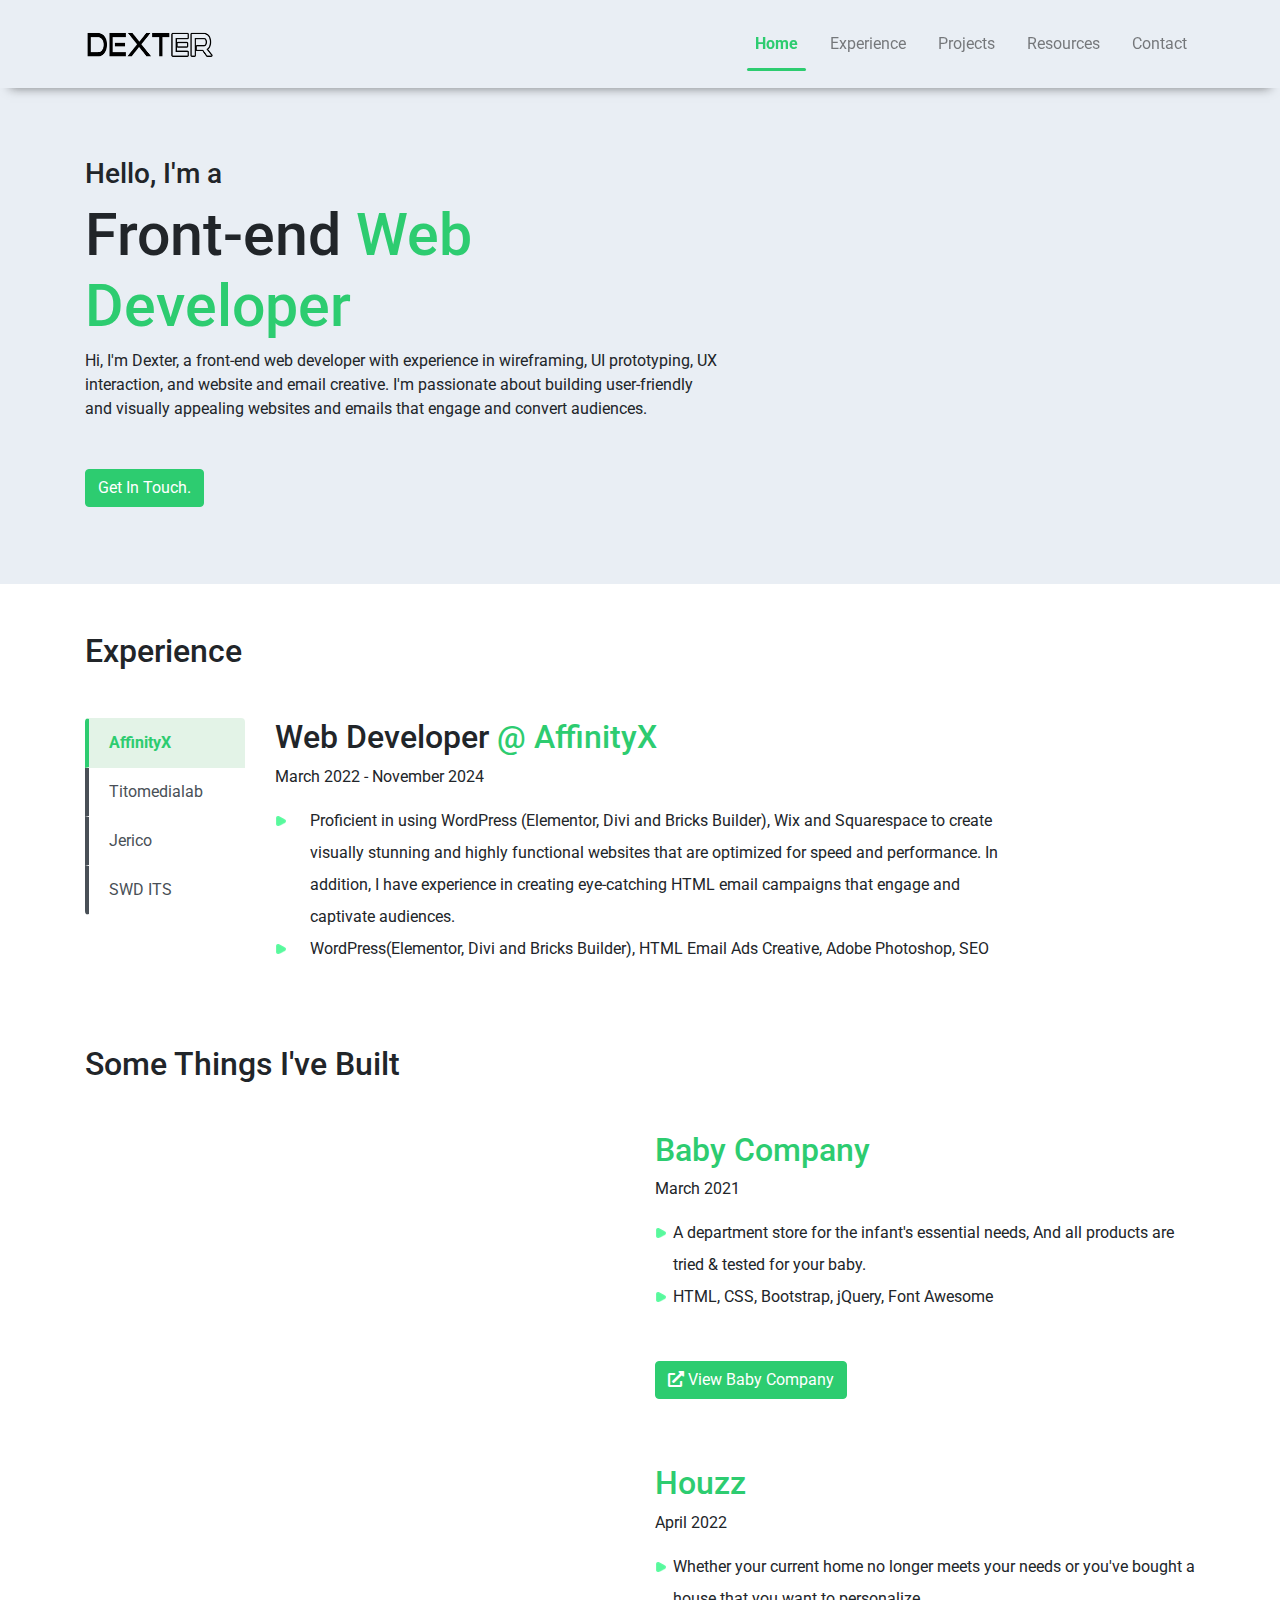
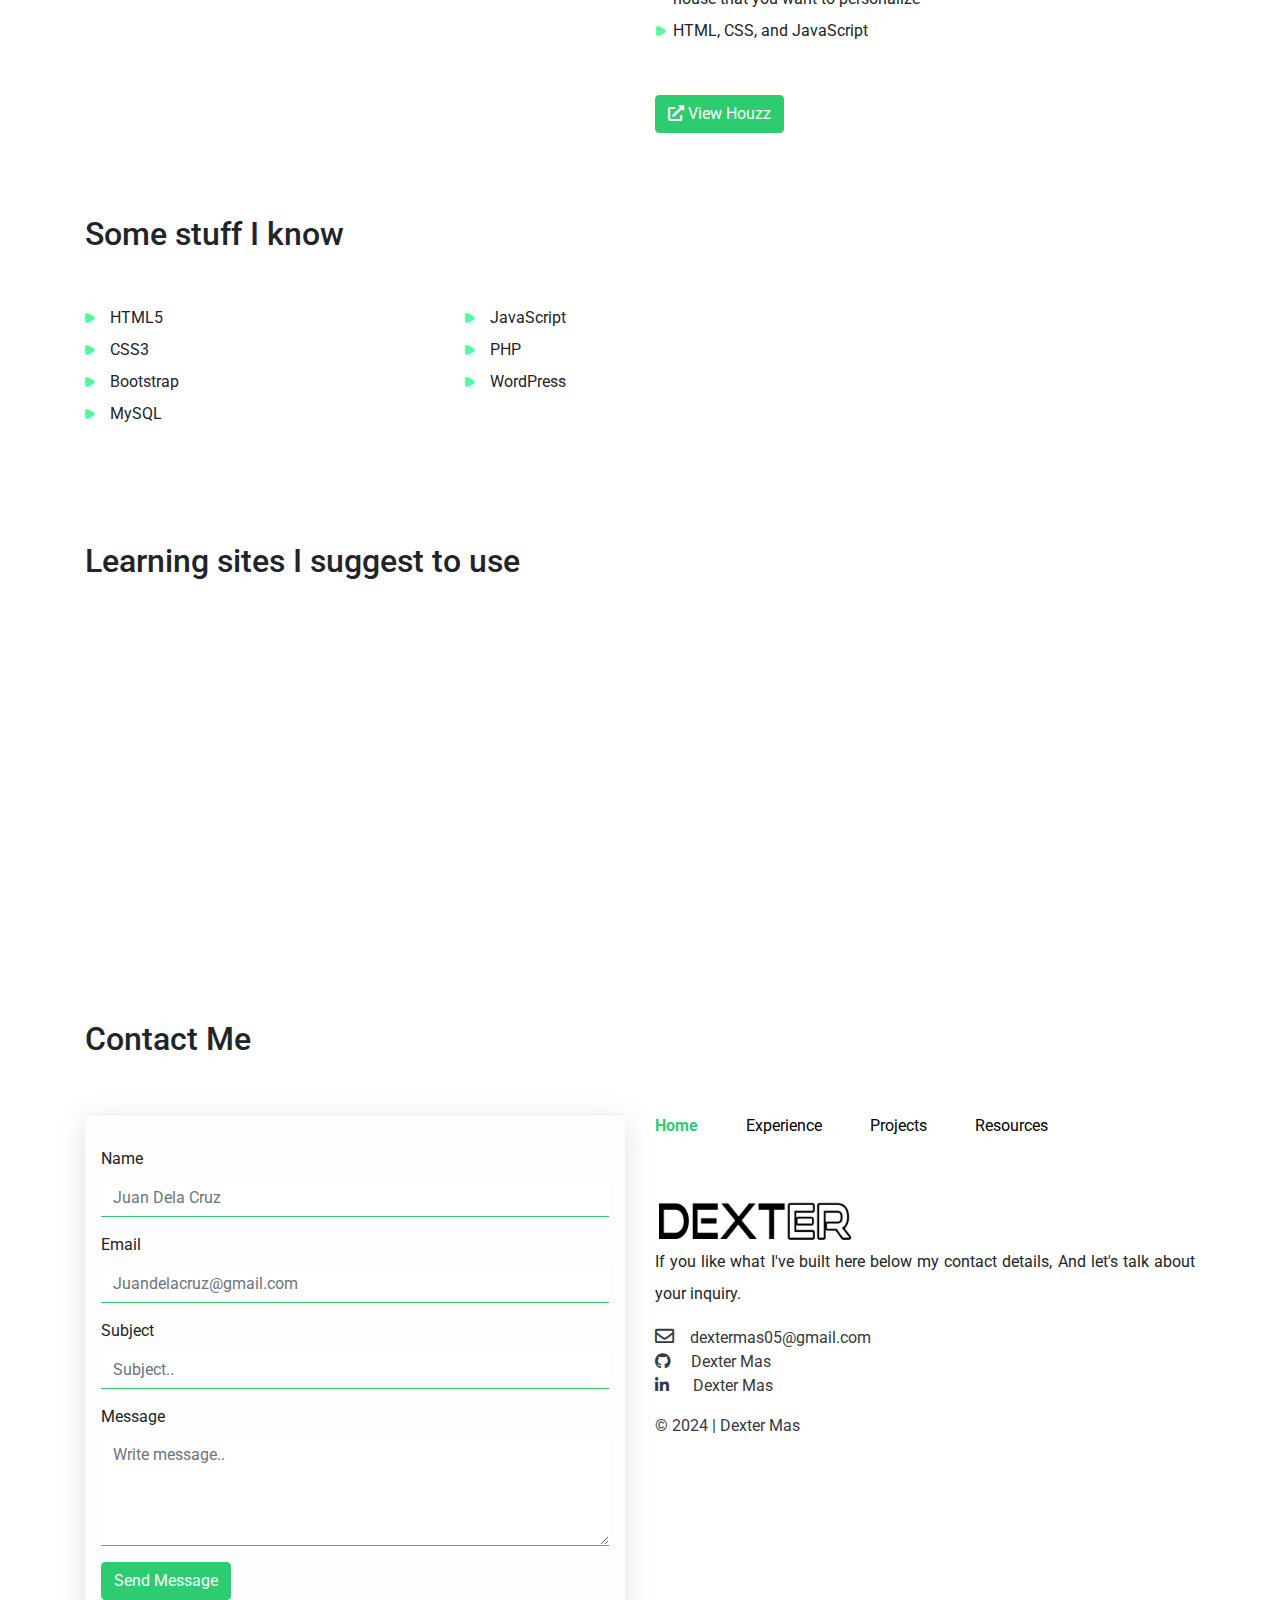
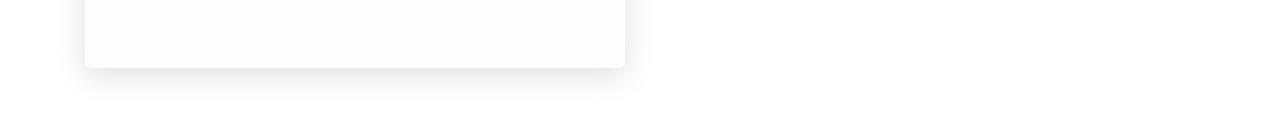
==== commit 66c0a791: "Update index.html" ====
--- a/index.html
+++ b/index.html
@@ -128,11 +128,11 @@
                 <div class="tab-pane fade show active" id="list-ax" role="tabpanel" aria-labelledby="list-ax-list">
                     <h2>Web Developer <span class="exp-company">@ AffinityX</span></h2>
 
-                    <p class="date">March 2022 - Present</p>
+                    <p class="date">March 2022 - November 2024</p>
 
                     <ul>
                         <li>
-                             Proficient in using WordPress, Elementor, Divi and Bricks Builder to create visually stunning and highly functional websites that are optimized for speed and performance. In addition, I have experience in creating eye-catching HTML email campaigns that engage and captivate audiences.
+                             Proficient in using WordPress (Elementor, Divi and Bricks Builder), Wix and Squarespace to create visually stunning and highly functional websites that are optimized for speed and performance. In addition, I have experience in creating eye-catching HTML email campaigns that engage and captivate audiences.
                         </li>
                         <li>
                             WordPress(Elementor, Divi and Bricks Builder), HTML Email Ads Creative, Adobe Photoshop, SEO
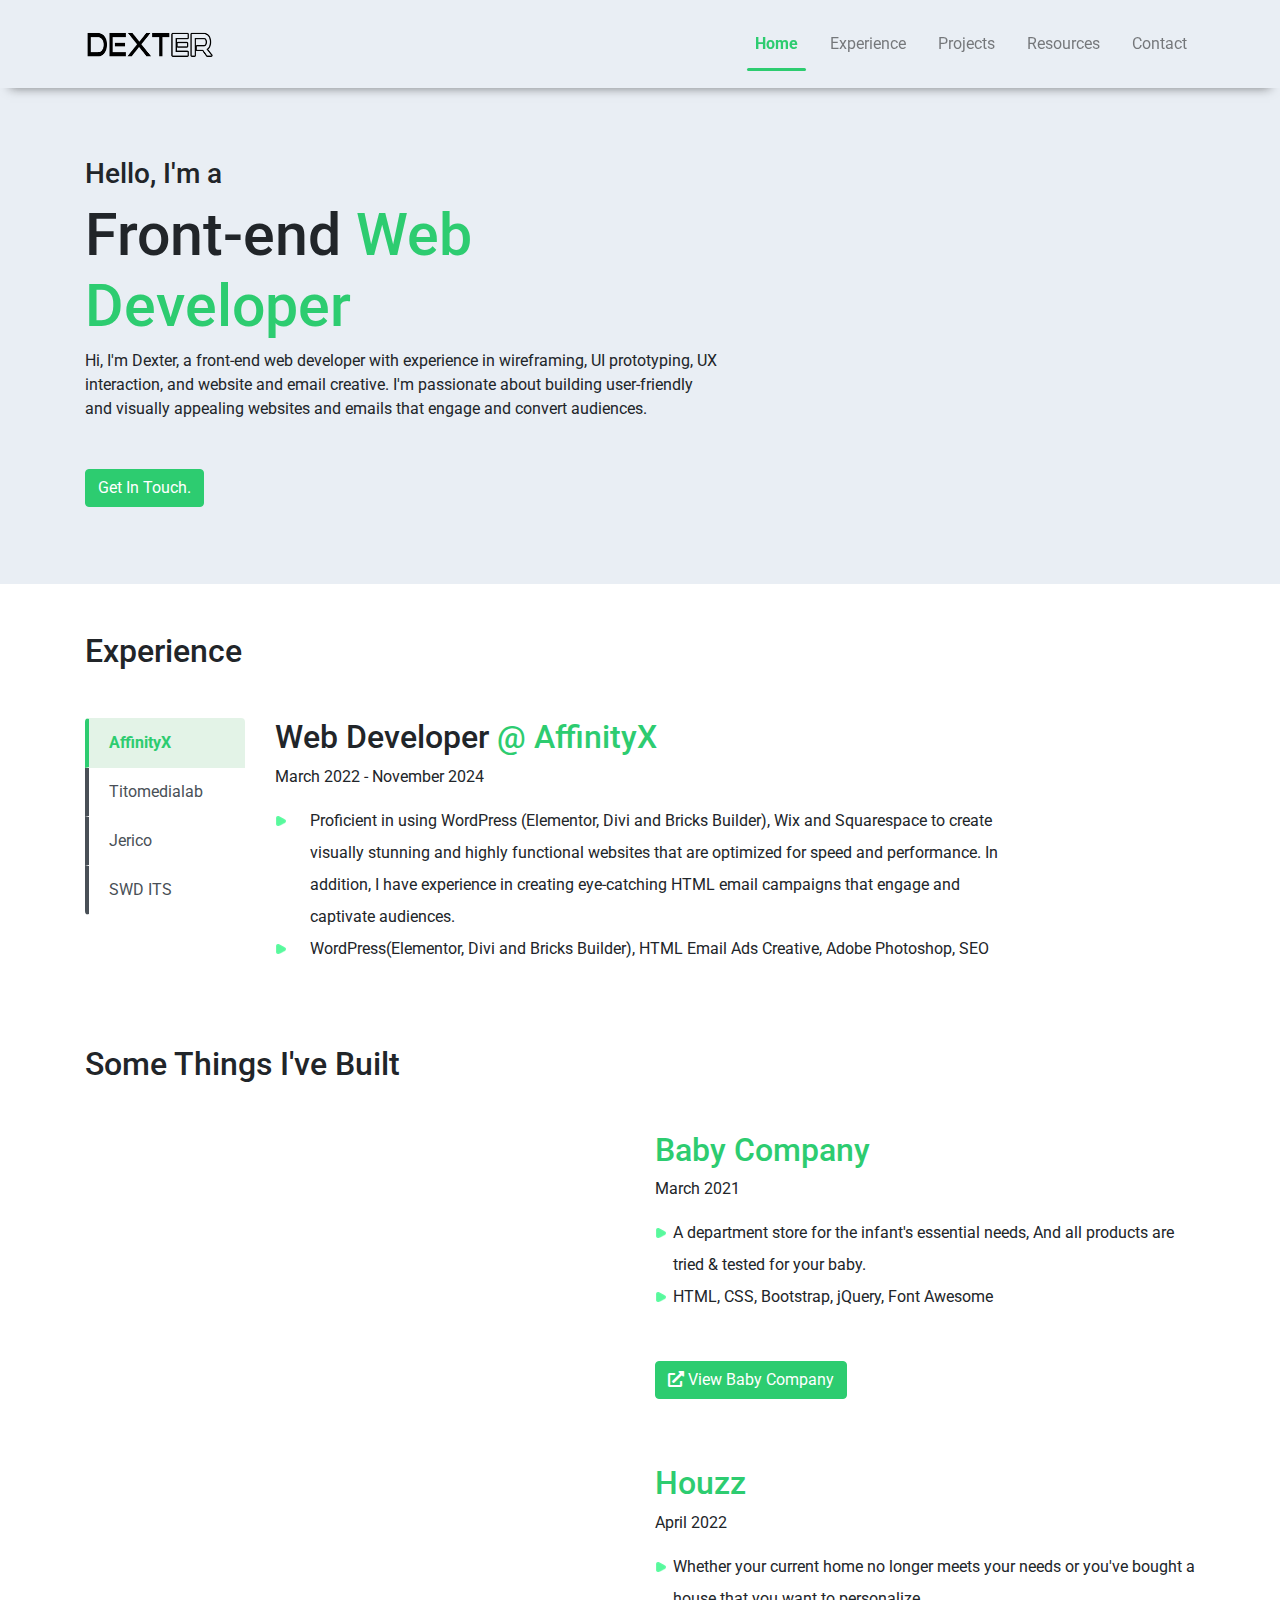
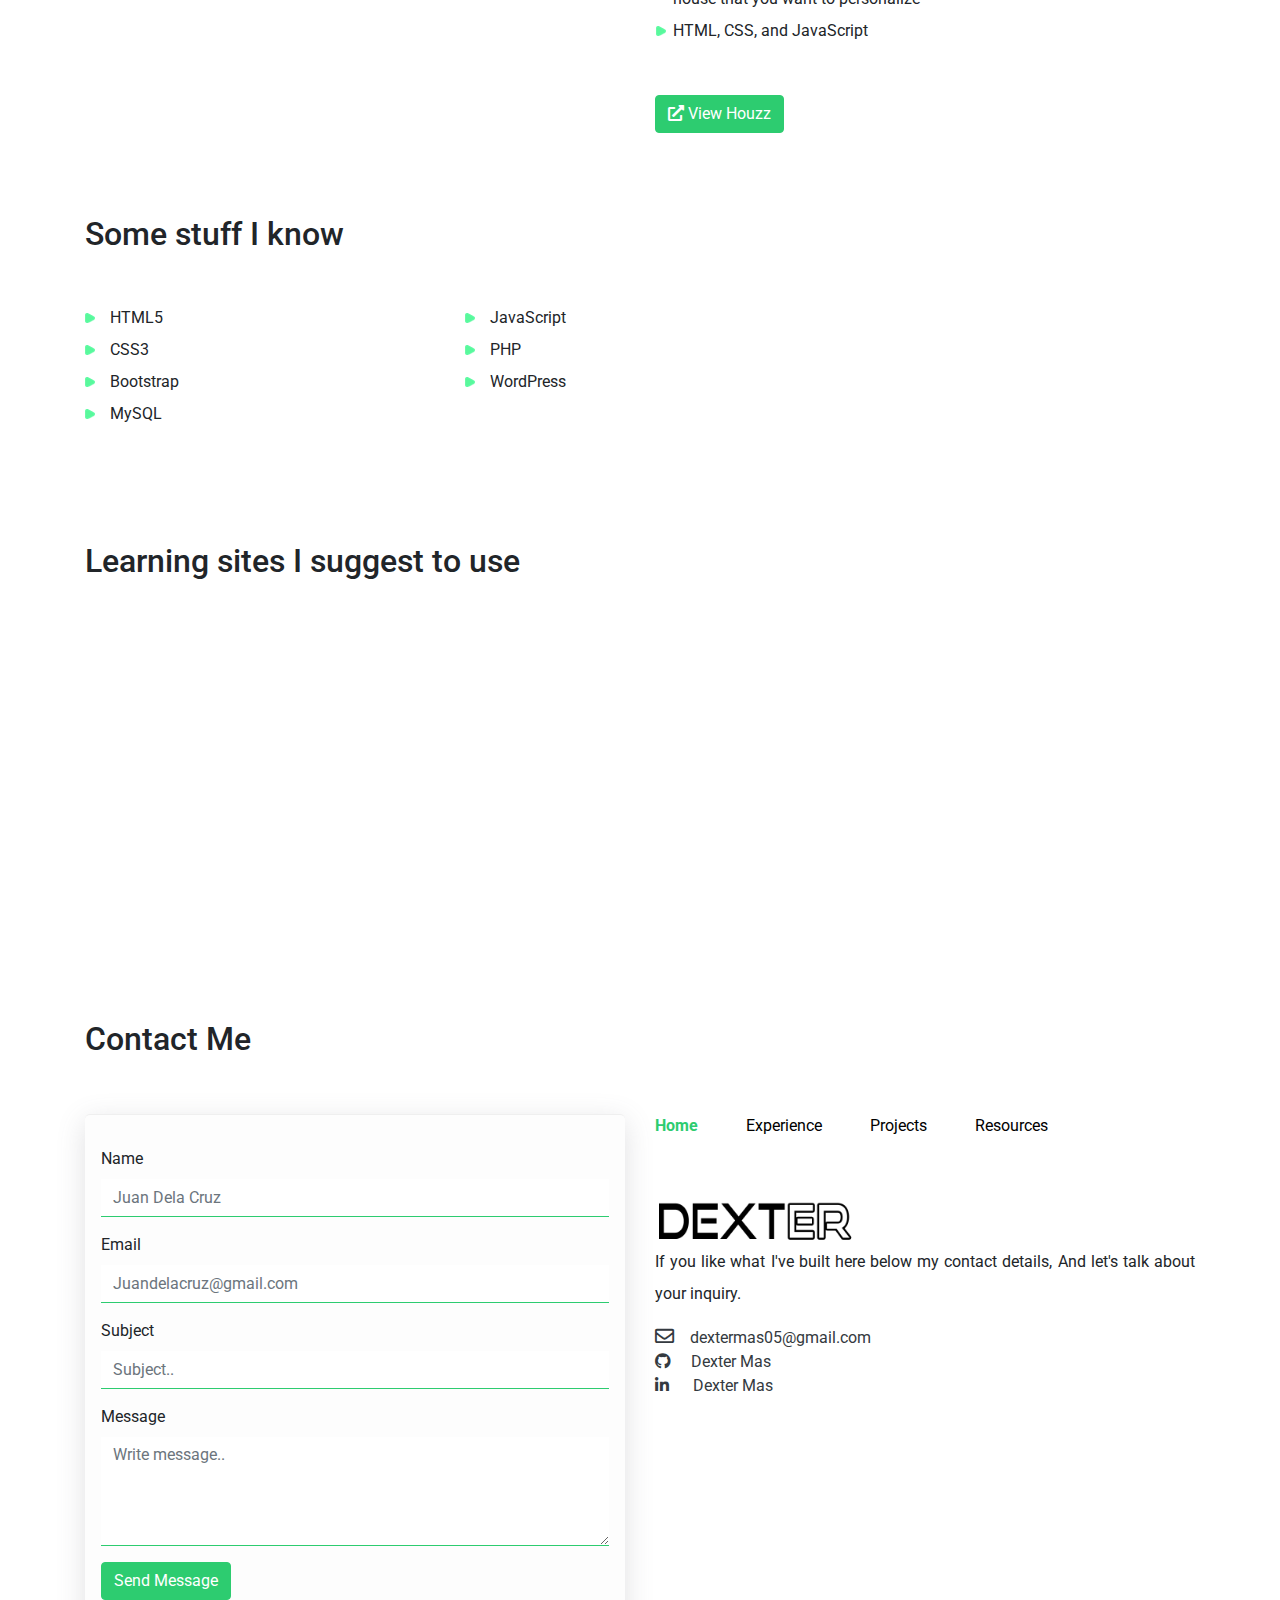
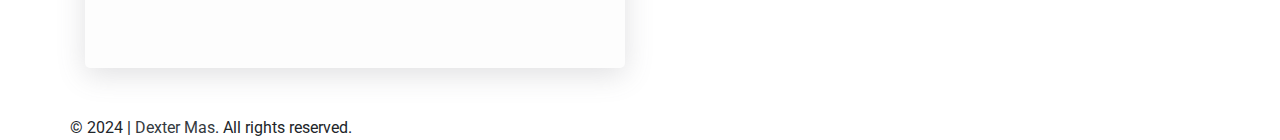
==== commit 93c31a75: "adding footer" ====
--- a/index.html
+++ b/index.html
@@ -494,9 +494,6 @@
                     <i class="icon-spacing fab fa-github"></i>&nbsp;Dexter Mas</a>
                 <a class="text-dark" href="https://linkedin.com/in/dexter-mas" target="_blank">
                     <i class="icon-spacing fab fa-linkedin-in"></i>&nbsp; Dexter Mas</a>
-                <div class="content mt-3">
-                    <a class="text-dark" href="index.html" title="Dexter">&copy; 2024 | Dexter Mas</a>
-                </div>
                 
                 </div>
                 
@@ -511,6 +508,19 @@
 
 
 <!-- contact section end -->
+	
+<!-- footer section start -->
+
+<section class="footer" id="footer">
+    <div class="container">
+	<div class="row">
+        	<span>&copy; 2024 | <a class="text-dark" href="/" title="Dexter">Dexter Mas</a>. All rights reserved.</span>        
+        </div>
+    </div>
+	
+</section>
+
+<!-- footer section end -->
 
 
     <!-- jquery cdn link -->
